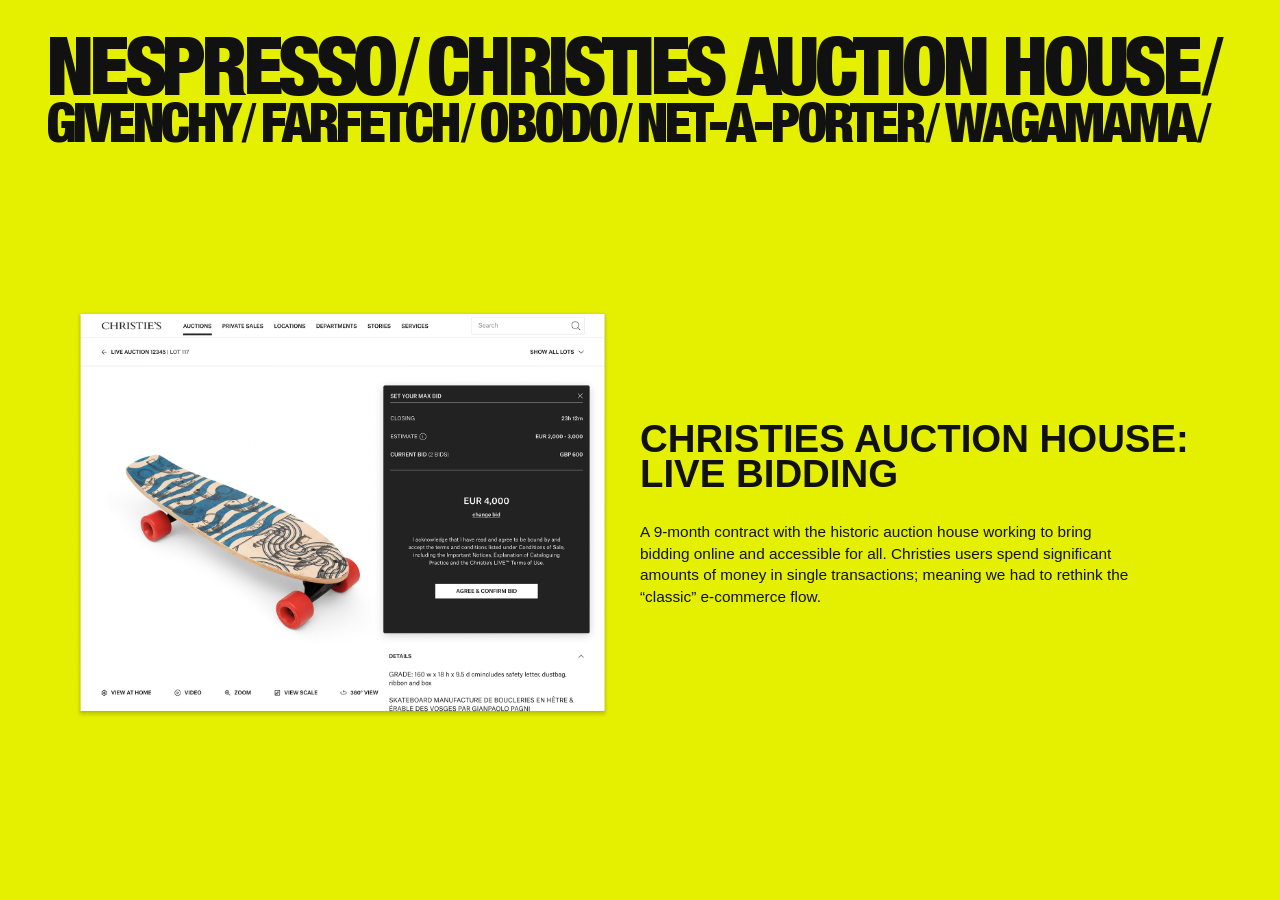
==== projects/pageone.html @ ee22c3aa "images loaded + title done + image and text visible, but not good at all" ====
<!DOCTYPE html>
<html lang="es">
<head>
  <meta charset="UTF-8">
  <meta name="viewport" content="width=device-width, initial-scale=1.0">

  <title>Portfolio Layout</title>

  <link rel="stylesheet" href="../css/style.css">
</head>
<body>

  <main class="page">

    <!-- TITLE -->
    <section class="hero">
      <section class="hero">

        <!-- ROW 1 -->
        <div class="hero-row hero-row-big">

          <a href="nespresso.html" class="hero-link-big">
            <span class="word">NESPRESSO</span><span class="slash">/</span>
          </a>

          <a href="christies.html" class="hero-link-big">
            <span class="word">CHRISTIES AUCTION HOUSE</span><span class="slash">/</span>
          </a>

        </div>

        <!-- ROW 2 -->
        <div class="hero-row hero-row-small">

          <a href="givenchy.html" class="hero-link-small">
            <span class="word">GIVENCHY</span><span class="slash">/</span>
          </a>
          <a href="farfetch.html" class="hero-link-small">
            <span class="word">FARFETCH</span><span class="slash">/</span>
          </a>
          <a href="obodo.html" class="hero-link-small">
            <span class="word">OBODO</span><span class="slash">/</span>
          </a>
          <a href="netaporter.html" class="hero-link-small">
            <span class="word">NET-A-PORTER</span><span class="slash">/</span>
          </a>
          <a href="wagamama.html" class="hero-link-small">
            <span class="word">WAGAMAMA</span><span class="slash">/</span>
          </a>
        </div>

      </section>
    </section>

    <!-- CONTENT -->
    <section class="project">

      <!-- LEFT -->
      <div class="project-image">
        <img src="../img/Christies-Hero-Web.png" alt="">
      </div>

      <!-- RIGHT -->
      <div class="project-info">
        <h2>CHRISTIES AUCTION HOUSE: LIVE BIDDING</h2>

        <p>
          A 9-month contract with the historic auction house
          working to bring bidding online and accessible for all.
          Christies users spend significant amounts of money in
          single transactions; meaning we had to rethink the
          “classic” e-commerce flow.
        </p>
      </div>

    </section>

  </main>

  <script src="../js/script.js"></script>
</body>
</html>
---- css/style.css ----
@font-face {
  font-family: 'HelveticaCondensed';
  src: url('../fonts/HelveticaNeue-CondensedBlack.ttf') format('truetype');
}

@font-face {
  font-family: 'HelveticaUltraLight';
  src: url('../fonts/HelveticaNeue-UltraLight.ttf') format('truetype');
}

body {
  font-family: Arial, sans-serif;
  background: #f4f4f4;
  margin: 0;
  padding: 20px;
}

h1 {
  color: #333;
}/* RESET */
* {
  margin: 0;
  padding: 0;
  box-sizing: border-box;
}

/* BODY */
body {
  font-family: Arial, Helvetica, sans-serif;
  background: #e5f000;
  color: #111;
}

/* CONTENEDOR GENERAL */
.page {
  width: 100%;
  padding: 1vw 2vw;
}


/* SECCION PRINCIPAL */
.project {
  display: flex;
  width: 100%;
  min-height: 70vh;
  align-items: center;
}

/* IMAGEN */
.project-image {
  display: flex;
  justify-content: center;
  align-items: center;
  width: 50%;
}

.project-image img {
  width: 90%;
  max-height: 70vh;
  object-fit: contain;
}

/* TEXTO */
.project-info {
  flex: 1;
  width: 50%;
}

.project-info h2 {
  font-size: 3vw;
  line-height: 0.9;
  margin-bottom: 30px;
  text-transform: uppercase;
}

.project-info p {
  font-size: 1.2vw;
  line-height: 1.4;
  max-width: 500px;
}


/* HERO */

.hero {
  width: 100%;
  margin-bottom: 6vh;
}

/* ROWS */
.hero-row {
  white-space: nowrap;
  line-height: 0.8;
  display: flex;
  width: 100%;
}


/* LINKS */

.hero-link-big:hover,
.hero-link-small:hover {
  opacity: 0;
}


.hero-link-big,
.hero-link-small {
  text-decoration: none;
  text-transform: uppercase;

  color: #111;

  line-height: 0.82;
}
.word {
  font-family: 'HelveticaCondensed', sans-serif;

  letter-spacing: -0.055em;
}

.slash {
  font-family: 'HelveticaUltraLight', sans-serif;

  margin-left: 0.05em;
  margin-right: 0.08em;
}
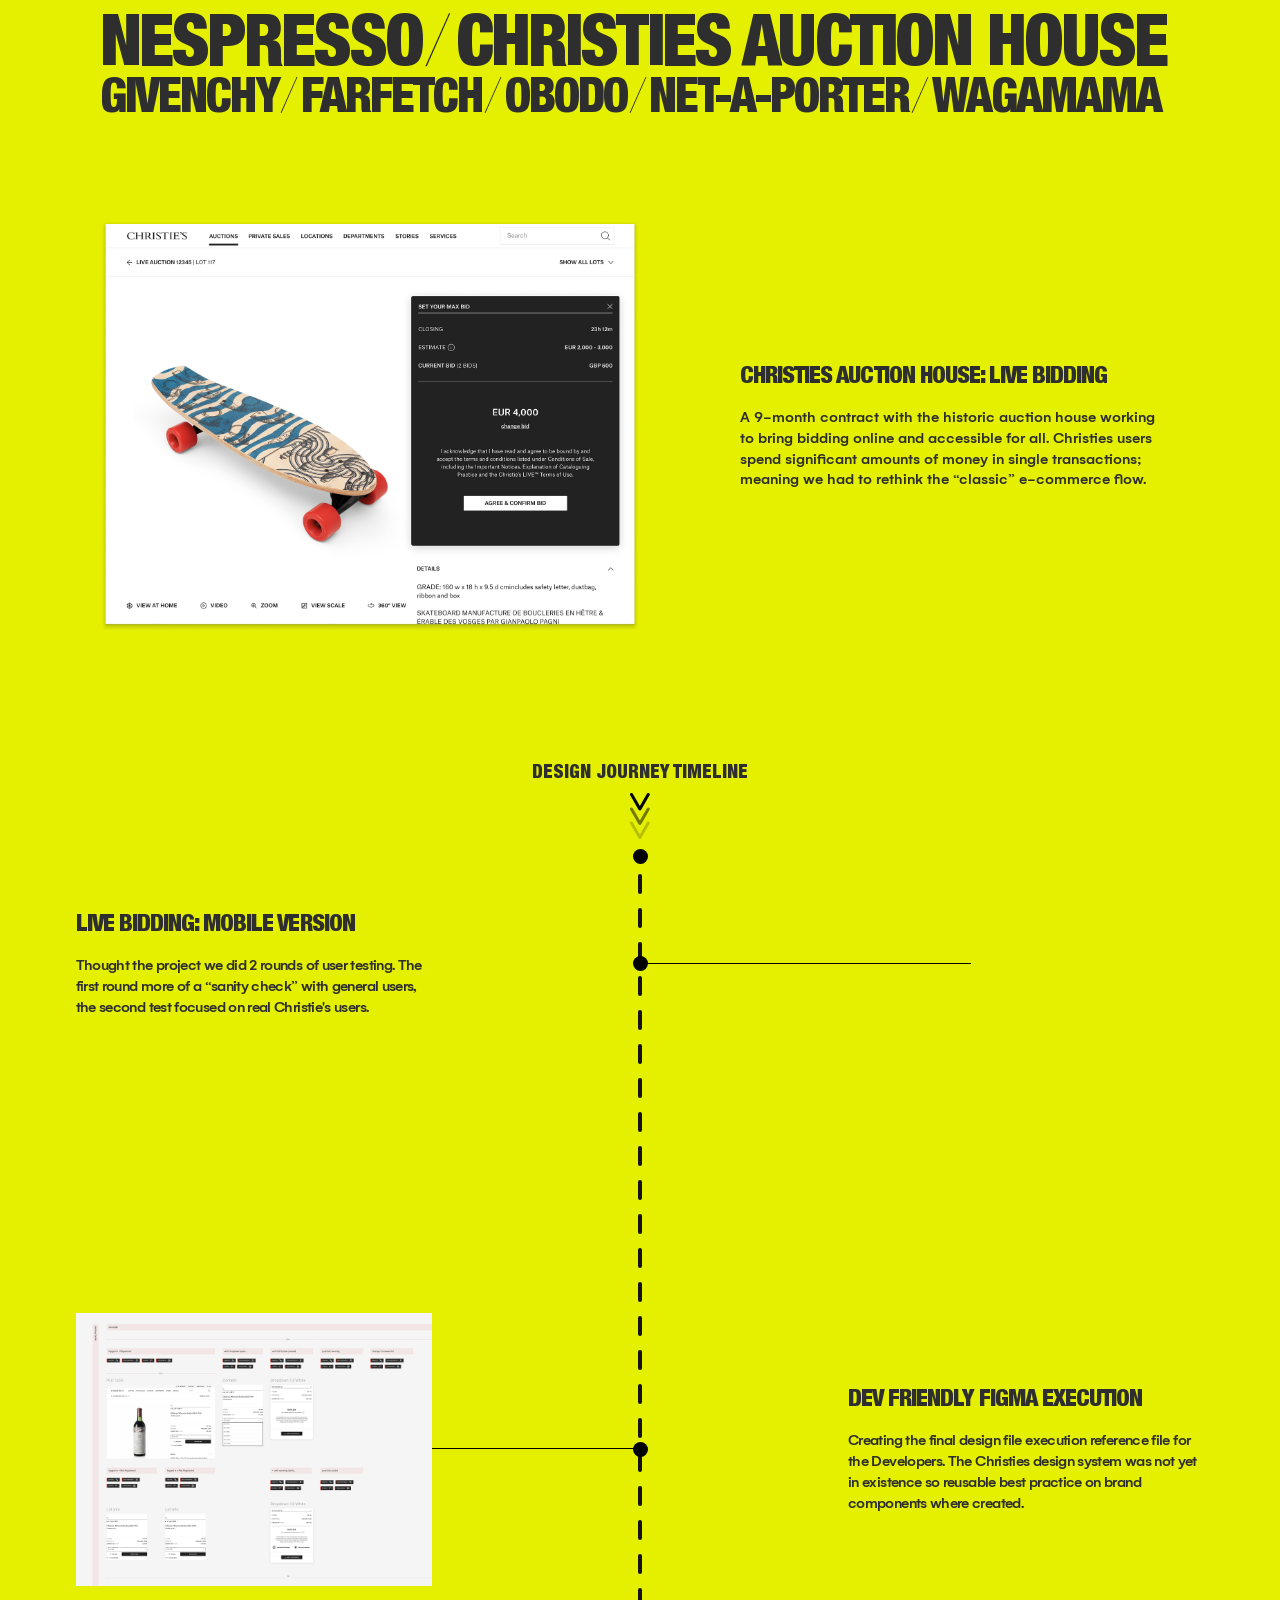
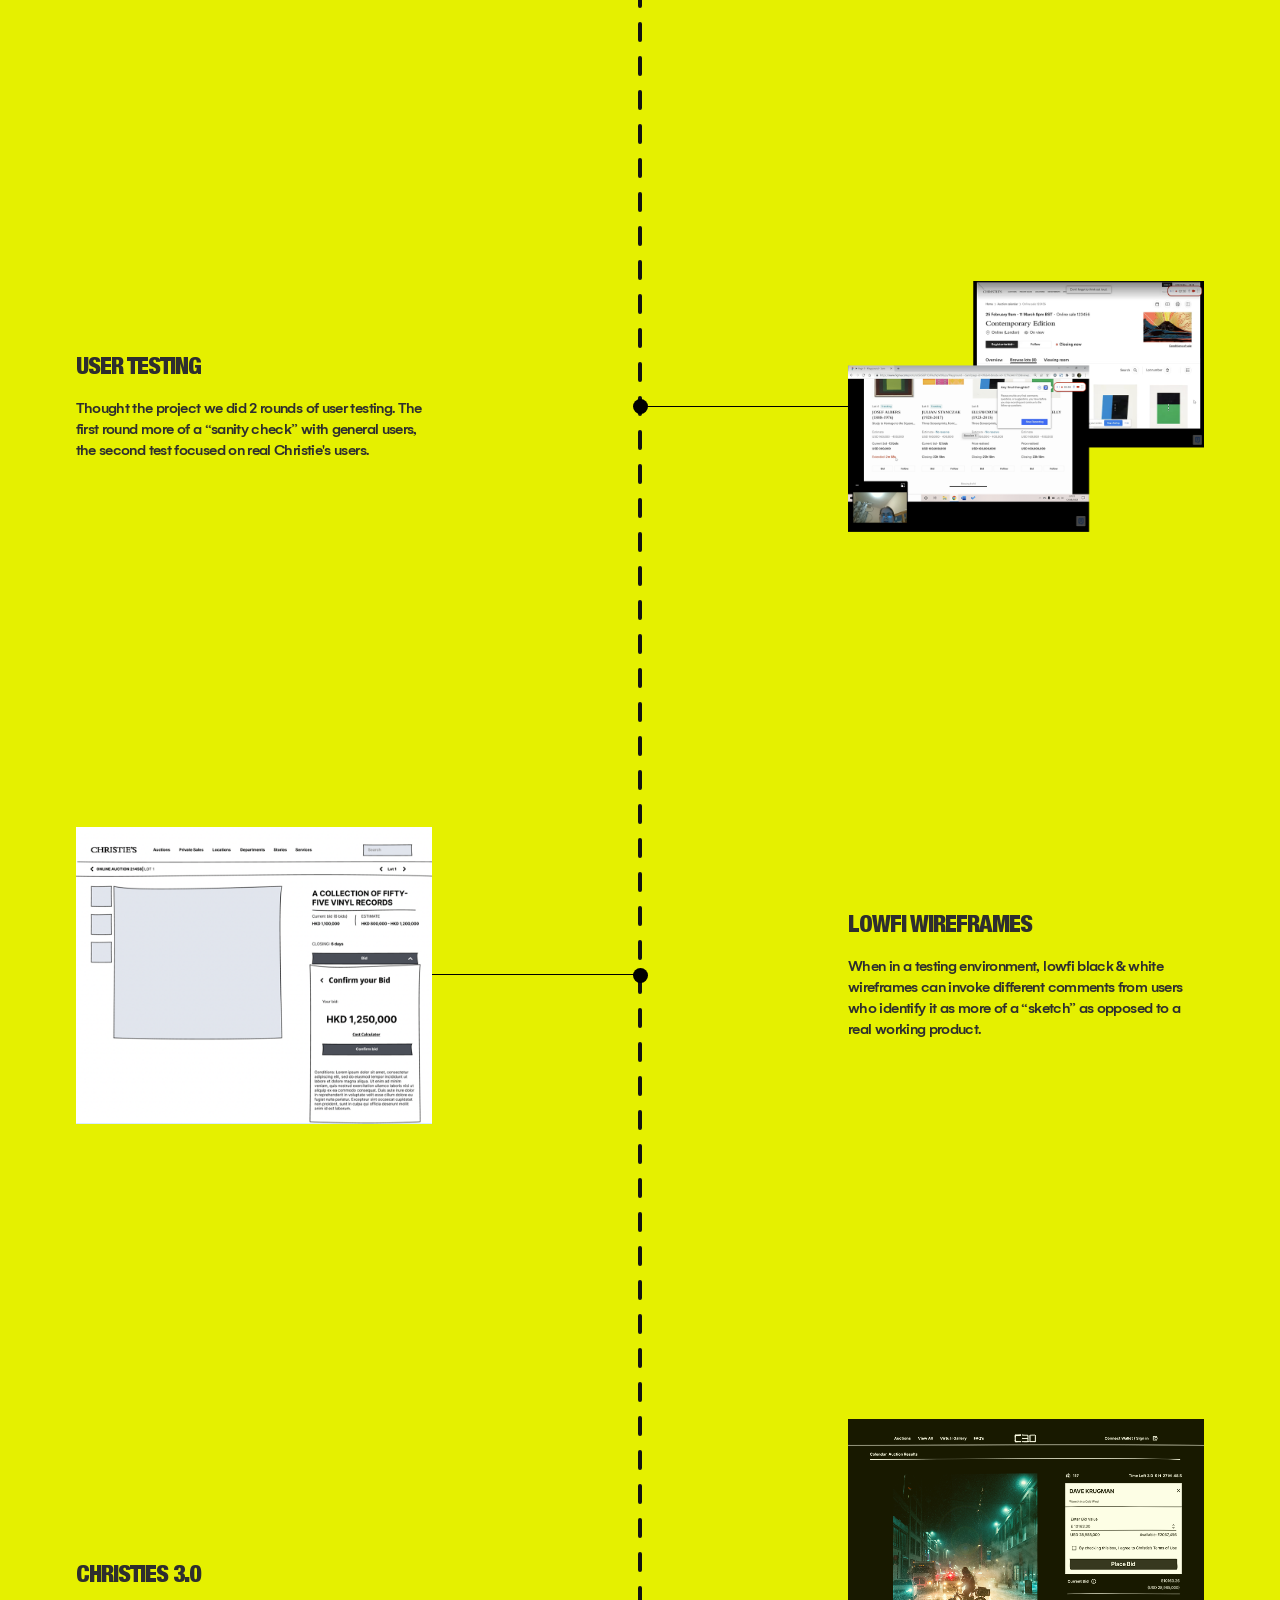
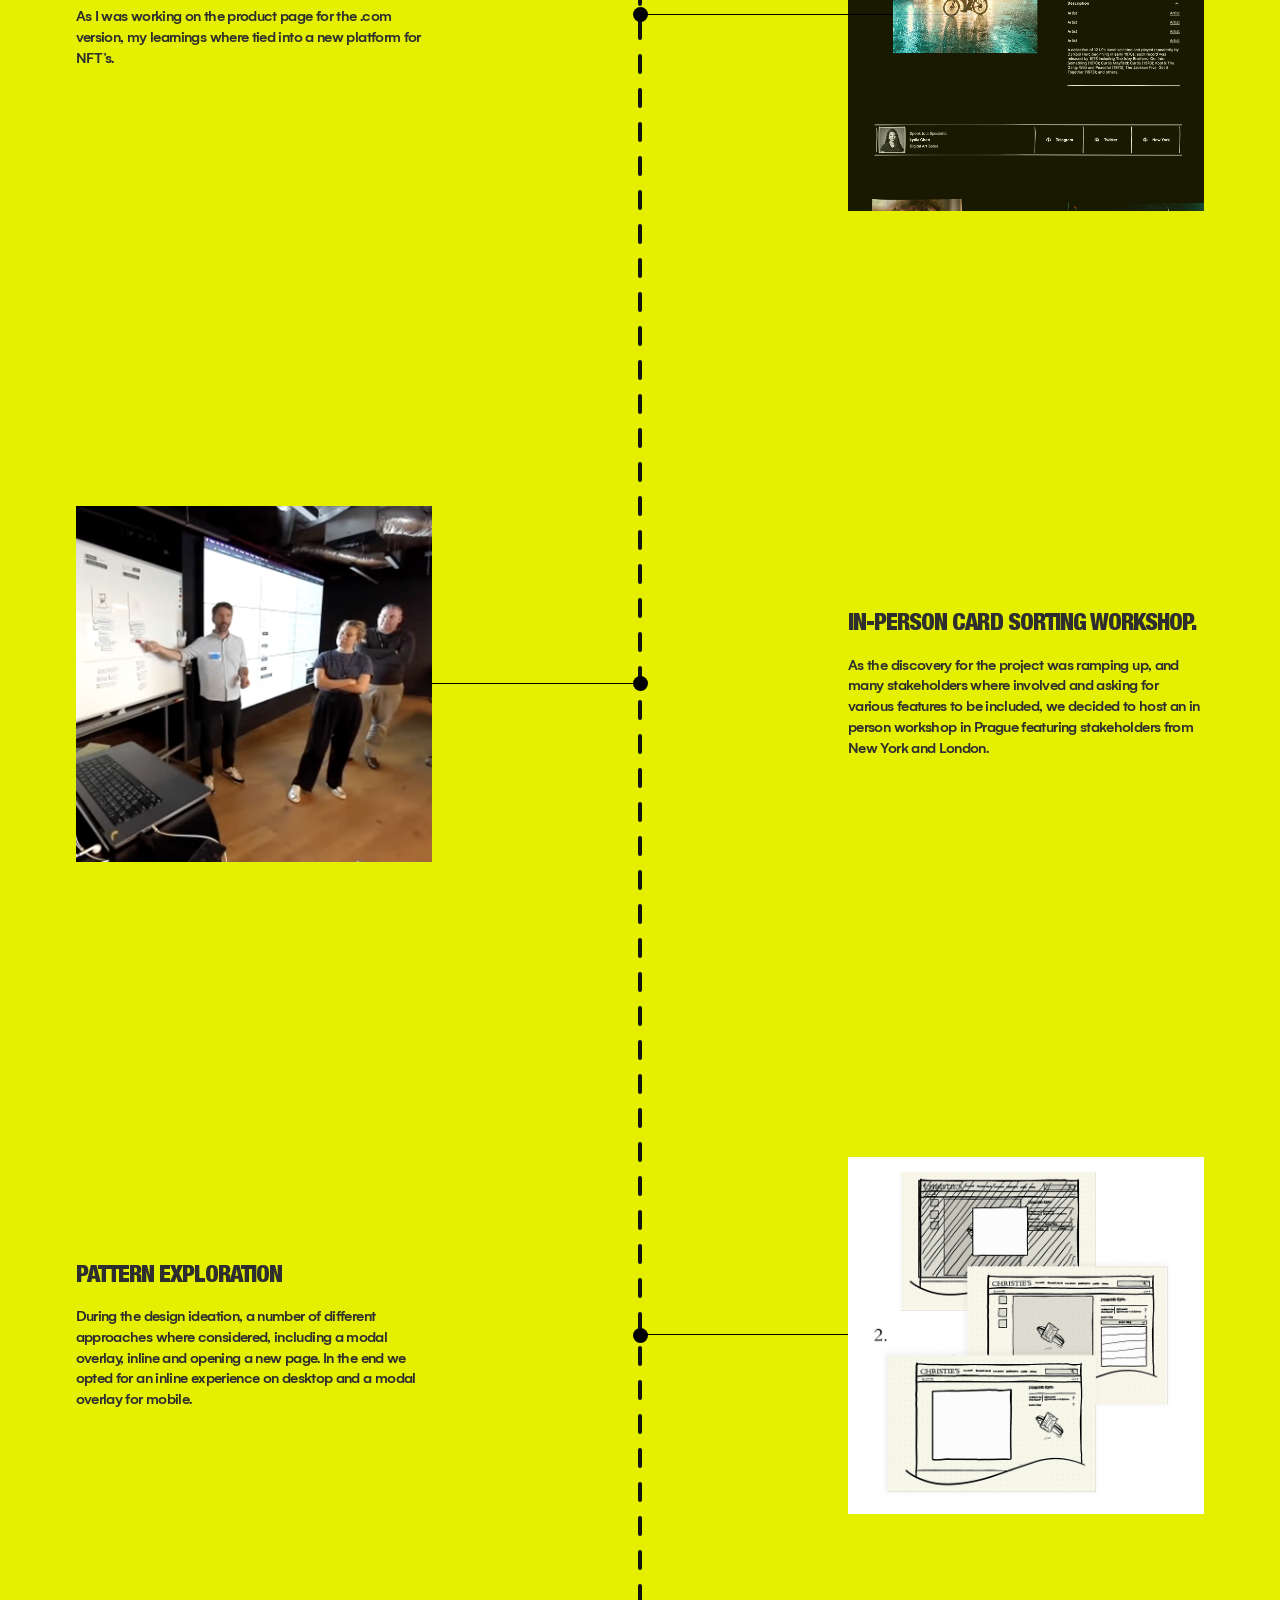
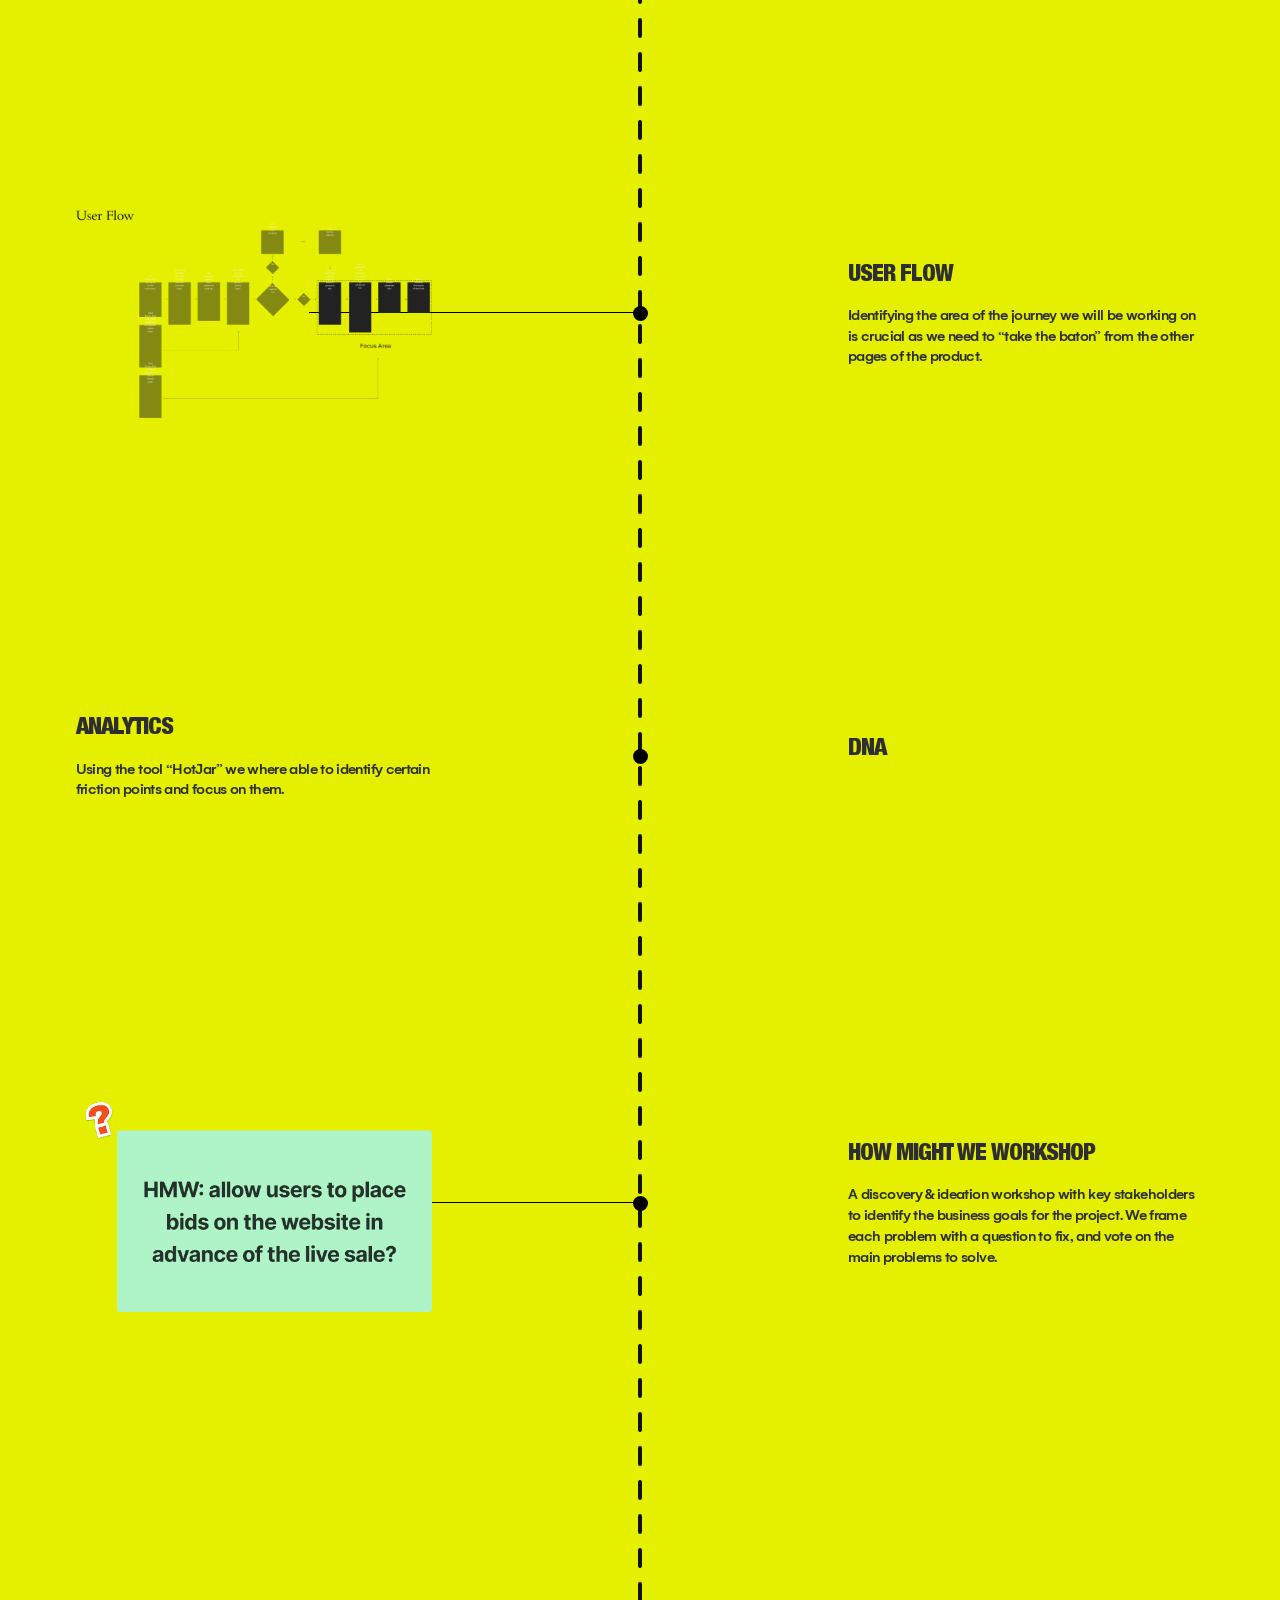
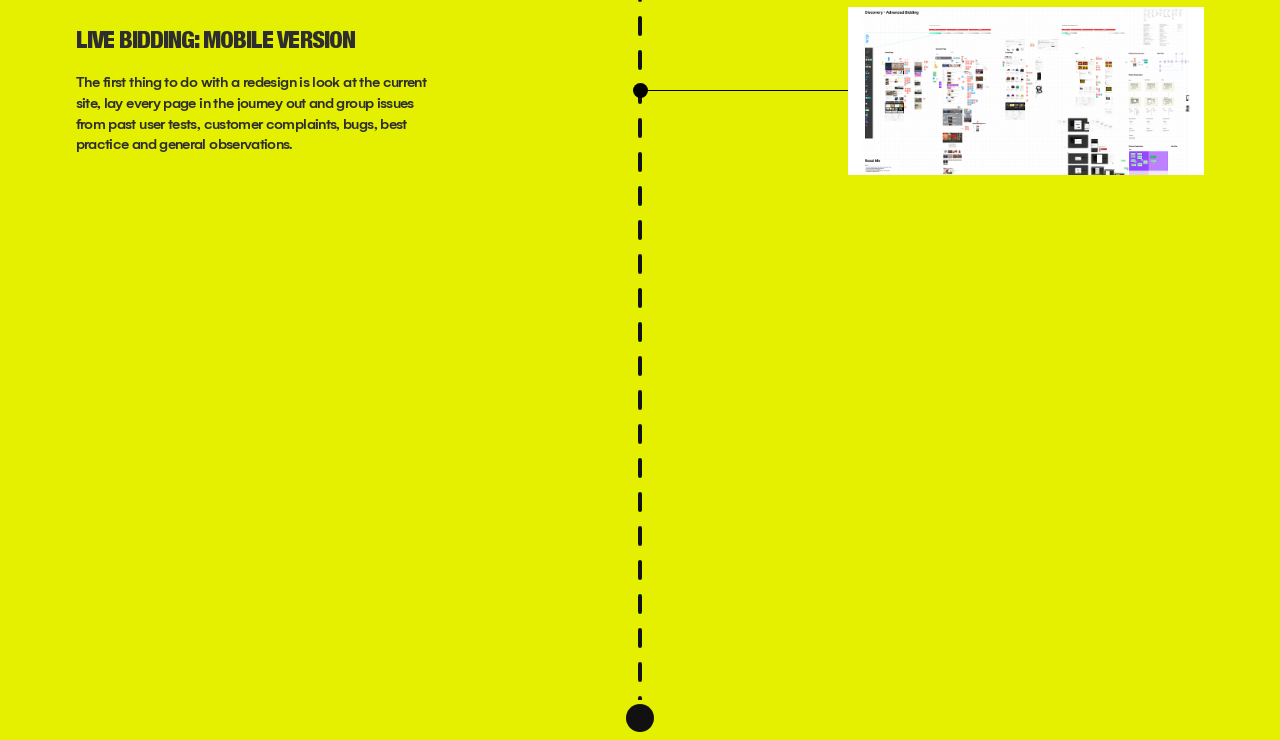
==== commit 2794d91b: "design joruney donde, in small size also" ====
--- a/projects/pageone.html
+++ b/projects/pageone.html
@@ -10,47 +10,87 @@
 </head>
 <body>
 
-  <main class="page">
+  <main class="mainpage">
 
     <!-- TITLE -->
-    <section class="hero">
-      <section class="hero">
-
-        <!-- ROW 1 -->
-        <div class="hero-row hero-row-big">
-
-          <a href="nespresso.html" class="hero-link-big">
-            <span class="word">NESPRESSO</span><span class="slash">/</span>
-          </a>
-
-          <a href="christies.html" class="hero-link-big">
-            <span class="word">CHRISTIES AUCTION HOUSE</span><span class="slash">/</span>
-          </a>
-
-        </div>
-
-        <!-- ROW 2 -->
-        <div class="hero-row hero-row-small">
-
-          <a href="givenchy.html" class="hero-link-small">
-            <span class="word">GIVENCHY</span><span class="slash">/</span>
-          </a>
-          <a href="farfetch.html" class="hero-link-small">
-            <span class="word">FARFETCH</span><span class="slash">/</span>
-          </a>
-          <a href="obodo.html" class="hero-link-small">
-            <span class="word">OBODO</span><span class="slash">/</span>
-          </a>
-          <a href="netaporter.html" class="hero-link-small">
-            <span class="word">NET-A-PORTER</span><span class="slash">/</span>
-          </a>
-          <a href="wagamama.html" class="hero-link-small">
-            <span class="word">WAGAMAMA</span><span class="slash">/</span>
-          </a>
-        </div>
-
-      </section>
+    <section class="hero hero-big">
+
+      <!-- ROW 1 -->
+      <div class="hero-row hero-row-big">
+
+        <a href="nespresso.html" class="hero-link-big">
+          <span class="titlefont">NESPRESSO</span><span class="titleslashfont">/</span>
+        </a>
+
+        <a href="christies.html" class="hero-link-big">
+          <span class="titlefont">CHRISTIES AUCTION HOUSE</span>
+        </a>
+
+      </div>
+
+      <!-- ROW 2 -->
+      <div class="hero-row hero-row-small">
+
+        <a href="givenchy.html" class="hero-link-small">
+          <span class="titlefont">GIVENCHY</span><span class="titleslashfont">/</span>
+        </a>
+        <a href="farfetch.html" class="hero-link-small">
+          <span class="titlefont">FARFETCH</span><span class="titleslashfont">/</span>
+        </a>
+        <a href="obodo.html" class="hero-link-small">
+          <span class="titlefont">OBODO</span><span class="titleslashfont">/</span>
+        </a>
+        <a href="netaporter.html" class="hero-link-small">
+          <span class="titlefont">NET-A-PORTER</span><span class="titleslashfont">/</span>
+        </a>
+        <a href="wagamama.html" class="hero-link-small">
+          <span class="titlefont">WAGAMAMA</span>
+        </a>
+      </div>
+
     </section>
+
+    <section class="hero hero-small">
+
+      <!-- ROW 1 -->
+      <div class="hero-row hero-row-big">
+
+        <a href="nespresso.html" class="hero-link-big">
+          <span class="titlefont">NESPRESSO</span><span class="titleslashfont">/</span>
+        </a>
+
+        <a href="farfetch.html" class="hero-link-big">
+          <span class="titlefont">FARFETCH</span>
+        </a>
+
+      </div>
+
+      <!-- ROW 2 -->
+      <div class="hero-row hero-row-big">
+
+        <a href="nespresso.html" class="hero-link-big">
+          <span class="titlefont">M&S BANK</span><span class="titleslashfont">/</span>
+        </a>
+
+        <a href="farfetch.html" class="hero-link-big">
+          <span class="titlefont">WAGAMAMA</span>
+        </a>
+
+      </div>
+
+      <!-- ROW 3 -->
+      <div class="hero-row hero-row-big">
+
+        <a href="nespresso.html" class="hero-link-big">
+          <span class="titlefont">CHRISTIES AUCTION HOUSE</span>
+        </a>
+
+      </div>
+
+    </section>
+
+
+
 
     <!-- CONTENT -->
     <section class="project">
@@ -62,9 +102,10 @@
 
       <!-- RIGHT -->
       <div class="project-info">
-        <h2>CHRISTIES AUCTION HOUSE: LIVE BIDDING</h2>
-
-        <p>
+        <h2> <span class="titlefont">CHRISTIES AUCTION HOUSE: LIVE BIDDING</span></h2>
+
+        <p class="contenttextfont">
+          
           A 9-month contract with the historic auction house
           working to bring bidding online and accessible for all.
           Christies users spend significant amounts of money in
@@ -77,6 +118,363 @@
 
   </main>
 
+
+  <section class="timeline">
+
+
+    <!-- HEADER TIMELINE -->
+    <div class="timeline-header">
+
+      <h3>DESIGN JOURNEY TIMELINE</h3>
+
+      <svg width="20" height="46" viewBox="0 0 20 46" fill="none" xmlns="http://www.w3.org/2000/svg">
+        <path opacity="0.2" d="M1.5 29.9824L9.8697 44.4785L18.239 29.9824" stroke="black" stroke-width="3" stroke-linecap="round" stroke-linejoin="round"/>
+        <path opacity="0.5" d="M1.5 15.998L9.8697 30.4941L18.239 15.998" stroke="black" stroke-width="3" stroke-linecap="round" stroke-linejoin="round"/>
+        <path d="M1.5 1.5L9.8697 15.996L18.239 1.5" stroke="black" stroke-width="3" stroke-linecap="round" stroke-linejoin="round"/>
+      </svg>
+
+
+      <!-- DOT -->
+      <div class="timeline-start-dot"></div>
+
+    </div>
+
+    <!-- ITEM -->
+    <div class="timeline-item">
+
+      <!-- LEFT -->
+      <div class="timeline-content left">
+
+        <h3 class="titlefont">LIVE BIDDING: MOBILE VERSION</h3>
+
+        <p class="contenttextfont">
+          Thought the project we did 2 rounds of user testing. The first round more of a “sanity check” with general users, the second test focused on real Christie's users.
+        </p>
+
+      </div>
+
+      <!-- CENTER -->
+      <div class="timeline-center">
+        <span class="timeline-dot"></span>
+      </div>
+
+      <!-- RIGHT -->
+      <div class="timeline-content right img-block">
+
+        <img src="../img/christies-mobile.png" alt="">
+
+      </div>
+
+    </div>
+
+
+
+
+
+    <!-- ITEM -->
+    <div class="timeline-item reverse">
+
+      <!-- LEFT -->
+      <div class="timeline-content left img-block">
+
+        <img src="../img/Christies-dev-spec.png" alt="">
+
+      </div>
+
+      <!-- CENTER -->
+      <div class="timeline-center">
+        <span class="timeline-dot"></span>
+      </div>
+
+      <!-- RIGHT -->
+      <div class="timeline-content right">
+
+        <h3 class="titlefont">dev friendly figma execution</h3>
+
+        <p class="contenttextfont">
+          Creating the final design file execution reference file for the Developers. The Christies design system was not yet in existence so reusable best practice on brand components where created.
+        </p>
+
+      </div>
+
+    </div>
+
+
+    <!-- ITEM -->
+    <div class="timeline-item">
+
+      <!-- LEFT -->
+      <div class="timeline-content left">
+
+        <h3 class="titlefont">User Testing</h3>
+
+        <p class="contenttextfont">
+          Thought the project we did 2 rounds of user testing. The first round more of a “sanity check” with general users, the second test focused on real Christie's users.
+        </p>
+
+      </div>
+
+      <!-- CENTER -->
+      <div class="timeline-center">
+        <span class="timeline-dot"></span>
+      </div>
+
+      <!-- RIGHT -->
+      <div class="timeline-content right img-block">
+
+        <img src="../img/Christies-user-testing.png" alt="">
+
+      </div>
+
+    </div>
+
+
+
+
+
+    <!-- ITEM -->
+    <div class="timeline-item reverse">
+
+      <!-- LEFT -->
+      <div class="timeline-content left img-block">
+
+        <img src="../img/Christies-wireframe.png" alt="">
+
+      </div>
+
+      <!-- CENTER -->
+      <div class="timeline-center">
+        <span class="timeline-dot"></span>
+      </div>
+
+      <!-- RIGHT -->
+      <div class="timeline-content right">
+
+        <h3 class="titlefont">Lowfi wireframes</h3>
+
+        <p class="contenttextfont">
+          When in a testing environment, lowfi black & white wireframes can invoke different comments from users who identify it as more of a “sketch” as opposed to a real working product.
+        </p>
+
+      </div>
+
+    </div>
+
+
+    <!-- ITEM -->
+    <div class="timeline-item">
+
+      <!-- LEFT -->
+      <div class="timeline-content left">
+
+        <h3 class="titlefont">Christies 3.0</h3>
+
+        <p class="contenttextfont">
+          As I was working on the product page for the .com version, my learnings where tied into a new platform for NFT’s.        
+        </p>
+
+      </div>
+
+      <!-- CENTER -->
+      <div class="timeline-center">
+        <span class="timeline-dot"></span>
+      </div>
+
+      <!-- RIGHT -->
+      <div class="timeline-content right img-block">
+
+        <img src="../img/Christies-30.png" alt="">
+
+      </div>
+
+    </div>
+
+
+
+
+
+    <!-- ITEM -->
+    <div class="timeline-item reverse">
+
+      <!-- LEFT -->
+      <div class="timeline-content left img-block">
+
+        <img src="../img/Christies-workshop.png" alt="">
+
+      </div>
+
+      <!-- CENTER -->
+      <div class="timeline-center">
+        <span class="timeline-dot"></span>
+      </div>
+
+      <!-- RIGHT -->
+      <div class="timeline-content right">
+
+        <h3 class="titlefont">In-person card sorting workshop.</h3>
+
+        <p class="contenttextfont">
+          As the discovery for the project was ramping up, and many stakeholders where involved and asking for various features to be included, we decided to host an in person workshop in Prague featuring stakeholders from New York and London.
+        </p>
+
+      </div>
+
+    </div>
+
+
+    <!-- ITEM -->
+    <div class="timeline-item">
+
+      <!-- LEFT -->
+      <div class="timeline-content left">
+
+        <h3 class="titlefont">Pattern exploration</h3>
+
+        <p class="contenttextfont">
+          During the design ideation, a number of different approaches where considered, including a modal overlay, inline and opening a new page. In the end we opted for an inline experience on desktop and a modal overlay for mobile.
+        </p>
+
+      </div>
+
+      <!-- CENTER -->
+      <div class="timeline-center">
+        <span class="timeline-dot"></span>
+      </div>
+
+      <!-- RIGHT -->
+      <div class="timeline-content right img-block">
+
+        <img src="../img/Christies-mockup.png" alt="">
+
+      </div>
+
+    </div>
+
+
+
+
+
+    <!-- ITEM -->
+    <div class="timeline-item reverse">
+
+      <!-- LEFT -->
+      <div class="timeline-content left img-block">
+
+        <img src="../img/Christies-user-flow.png" alt="">
+
+      </div>
+
+      <!-- CENTER -->
+      <div class="timeline-center">
+        <span class="timeline-dot"></span>
+      </div>
+
+      <!-- RIGHT -->
+      <div class="timeline-content right">
+
+        <h3 class="titlefont">User Flow</h3>
+
+        <p class="contenttextfont">
+          Identifying the area of the journey we will be working on is crucial as we need to “take the baton” from the other pages of the product.
+        </p>
+
+      </div>
+
+    </div>
+
+
+    <!-- ITEM -->
+    <div class="timeline-item">
+
+      <!-- LEFT -->
+      <div class="timeline-content left">
+
+        <h3 class="titlefont">ANALYTICS</h3>
+
+        <p class="contenttextfont">
+          Using the tool “HotJar” we where able to identify certain friction points and focus on them.
+        </p>
+
+      </div>
+
+      <!-- CENTER -->
+      <div class="timeline-center">
+        <span class="timeline-dot"></span>
+      </div>
+
+      <!-- RIGHT -->
+      <div class="timeline-content right">
+
+        <h3 class="titlefont">DNA</h3>
+
+      </div>
+
+    </div>
+
+
+
+
+
+    <!-- ITEM -->
+    <div class="timeline-item reverse">
+
+      <!-- LEFT -->
+      <div class="timeline-content left img-block">
+
+        <img src="../img/Christies-HMW.png" alt="">
+
+      </div>
+
+      <!-- CENTER -->
+      <div class="timeline-center">
+        <span class="timeline-dot"></span>
+      </div>
+
+      <!-- RIGHT -->
+      <div class="timeline-content right">
+
+        <h3 class="titlefont">How might we Workshop</h3>
+
+        <p class="contenttextfont">
+          A discovery & ideation workshop with key stakeholders to identify the business goals for the project. We frame each problem with a question to fix, and vote on the main problems to solve.
+        </p>
+
+      </div>
+
+    </div>
+
+
+
+    <!-- ITEM -->
+    <div class="timeline-item">
+
+      <!-- LEFT -->
+      <div class="timeline-content left">
+
+        <h3 class="titlefont">LIVE BIDDING: MOBILE VERSION</h3>
+
+        <p class="contenttextfont">
+          The first thing to do with a redesign is look at the current site, lay every page in the journey out and group issues from past user tests, customer complaints, bugs, best practice and general observations.
+        </p>
+
+      </div>
+
+      <!-- CENTER -->
+      <div class="timeline-center">
+        <span class="timeline-dot"></span>
+      </div>
+
+      <!-- RIGHT -->
+      <div class="timeline-content right img-block">
+
+        <img src="../img/Christies-Wall.png" alt="">
+
+      </div>
+
+    </div>
+
+  </section>
+
   <script src="../js/script.js"></script>
 </body>
 </html>
--- a/css/style.css
+++ b/css/style.css
@@ -5,18 +5,25 @@
 
 @font-face {
   font-family: 'HelveticaUltraLight';
-  src: url('../fonts/HelveticaNeue-UltraLight.ttf') format('truetype');
+  src: url('../fonts/helvetica-neue-ultra-light.ttf') format('truetype');
+}
+
+@font-face {
+  font-family: 'GelionMedium';
+  src: url('../fonts/Gelion Medium.ttf') format('truetype');
 }
 
 body {
-  font-family: Arial, sans-serif;
-  background: #f4f4f4;
   margin: 0;
-  padding: 20px;
+  padding: 0;
+  font-family: Arial, Helvetica, sans-serif;
+  background: #e5f000;
+  color: #2E2E2E;
 }
 
 h1 {
-  color: #333;
+  
+  color: #2E2E2E;
 }/* RESET */
 * {
   margin: 0;
@@ -24,26 +31,36 @@
   box-sizing: border-box;
 }
 
-/* BODY */
-body {
-  font-family: Arial, Helvetica, sans-serif;
-  background: #e5f000;
-  color: #111;
-}
 
 /* CONTENEDOR GENERAL */
-.page {
-  width: 100%;
-  padding: 1vw 2vw;
-}
+.mainpage {
+  width: auto;
+  max-width: 1100px;
+  margin: 0 auto;
+  min-height: 70vh;
+  /* padding: 1vw 2vw; */
+  display: flex;
+  flex-direction: column;
+  margin-top: 10px;
+  gap: 100px; /* espacio fijo entre título y contenido */
+  padding-left: 10px;
+  padding-right: 10px;
+}
+
 
 
 /* SECCION PRINCIPAL */
 .project {
+  position: relative;
   display: flex;
   width: 100%;
-  min-height: 70vh;
+  max-width: 1200px;
+  margin: 0 auto;
+  min-height: auto;
+  justify-content: center;
   align-items: center;
+  gap: 100px;
+  padding: 0;
 }
 
 /* IMAGEN */
@@ -55,7 +72,7 @@
 }
 
 .project-image img {
-  width: 90%;
+  width: 100%;
   max-height: 70vh;
   object-fit: contain;
 }
@@ -63,20 +80,28 @@
 /* TEXTO */
 .project-info {
   flex: 1;
-  width: 50%;
+  width: auto;
+  display: flex;
+  flex-direction: column;
+  justify-content: center;
+  align-items: flex-start;
+  text-align: left;
 }
 
 .project-info h2 {
-  font-size: 3vw;
-  line-height: 0.9;
-  margin-bottom: 30px;
+  font-size: 24px;
+  line-height: 1.05;
+  margin-bottom: 20px;
   text-transform: uppercase;
 }
 
 .project-info p {
-  font-size: 1.2vw;
-  line-height: 1.4;
+  font-size: 16px;
+  line-height: 1.3;
   max-width: 500px;
+  white-space: normal;
+  word-wrap: break-word;
+  margin-right: 25px;
 }
 
 
@@ -84,7 +109,14 @@
 
 .hero {
   width: 100%;
-  margin-bottom: 6vh;
+}
+
+.hero-big{
+  display: block;
+}
+
+.hero-small{
+  display: none;
 }
 
 /* ROWS */
@@ -109,19 +141,557 @@
   text-decoration: none;
   text-transform: uppercase;
 
-  color: #111;
+  color: #2E2E2E;
 
   line-height: 0.82;
 }
-.word {
+.titlefont {
   font-family: 'HelveticaCondensed', sans-serif;
 
-  letter-spacing: -0.055em;
-}
-
-.slash {
+  letter-spacing: -0.04em;
+}
+
+.titleslashfont {
   font-family: 'HelveticaUltraLight', sans-serif;
 
   margin-left: 0.05em;
   margin-right: 0.08em;
+}
+
+.contenttextfont {
+  font-family: 'GelionMedium', sans-serif;
+}
+
+
+
+
+
+
+
+
+
+
+
+
+.timeline {
+  position: relative;
+
+  width: 100%;
+  max-width: 1200px;
+
+  margin: 0 auto;
+
+  padding: 30vh 2vw;
+
+  overflow: hidden;
+
+  z-index: 1;
+
+}
+  
+
+.timeline::before {
+
+  content: "";
+
+  position: absolute;
+
+  top: 200px;
+  bottom: 40px;
+
+  left: 50%;
+
+  transform: translateX(-50%);
+
+  width: 4px;
+
+  background-image: url("data:image/svg+xml,%3Csvg xmlns='http://www.w3.org/2000/svg' width='4' height='34' viewBox='0 0 4 34'%3E%3Crect x='0' y='0' width='4' height='20' rx='2' fill='%23111'/%3E%3C/svg%3E");
+
+  background-repeat: repeat-y;
+
+  background-size: 4px 34px;
+
+  z-index: 0;
+}
+
+/* Punto final: dibuja un círculo al final de la línea vertical */
+.timeline::after {
+  content: "";
+  position: absolute;
+  left: 50%;
+  transform: translateX(-50%);
+  bottom: 8px; /* distancia desde la base del contenedor */
+  width: 28px;
+  height: 28px;
+  background: #111;
+  border-radius: 50%;
+  z-index: 5; /* por encima de la línea */
+}
+
+.timeline-item {
+
+  position: relative;
+
+  display: grid;
+
+  grid-template-columns: 1fr 120px 1fr;
+
+  align-items: center;
+
+  margin-bottom: 295px;
+
+  max-height: 570px;
+}
+
+.timeline-center {
+
+  position: relative;
+
+  display: flex;
+
+  justify-content: center;
+}
+
+.timeline-dot {
+
+  width: 15px;
+  height: 15px;
+
+  background: black;
+
+  border-radius: 50%;
+
+  position: relative;
+
+  z-index: 5;
+}
+
+.timeline-content {
+
+  position: relative;
+
+  font-family: 'HelveticaCondensed', sans-serif;
+  letter-spacing: -0.04em;
+
+  align-items: center;
+}
+
+.timeline-content h3{
+
+  font-size: 24px;
+  line-height: 1.05;
+  margin-bottom: 20px;
+  text-transform: uppercase;
+}
+
+.timeline-content p{
+
+  font-size: 16px;
+  line-height: 1.3;
+  max-width: 500px;
+  white-space: normal;
+  word-wrap: break-word;
+}
+
+
+.timeline-content.left {
+
+  padding-right: min(148px, 30%);
+  padding-left: 10px;
+}
+
+.timeline-content.right {
+
+  padding-left: min(148px, 30%);
+  padding-right: 10px;
+}
+
+.timeline-content.left.img-block::after {
+
+  content: "";
+
+  position: absolute;
+
+  top: calc(50% - 1px);
+
+  right: -60px;
+
+  width:  min(
+      calc(148px + ((100% - 148px) / 2)),
+      80%
+    );
+  height: 1px;
+
+  background: black;
+}
+
+.timeline-content.right.img-block::before {
+
+  content: "";
+
+  position: absolute;
+
+  top: calc(50% - 1px);
+
+  left: -60px;
+
+  width:  min(
+      calc(148px + ((100% - 148px) / 2)),
+      80%
+    );
+  height: 1px;
+
+  background: black;
+}
+
+.timeline-content img {
+
+  width: 100%;
+
+  max-width: 420px;
+
+  max-height: 570px;
+
+  height: auto;
+
+  object-fit: contain;
+
+  display: block;
+
+  position: relative;
+
+  z-index: 5;
+}
+
+.timeline-header {
+  position: absolute;
+  left: 50%;
+  transform: translateX(-50%);
+  top: 120px;
+  width: auto;
+  margin: 0;
+  padding: 0 12px;
+  display: flex;
+  flex-direction: column;
+  align-items: center;
+  z-index: 10;
+  background: #e5f000;
+  margin-bottom: auto;
+}
+
+.timeline-header h3 {
+  font-family: 'HelveticaCondensed', sans-serif;
+  font-size: 24;
+  text-transform: uppercase;
+  margin: 0 0 10px 0;
+  white-space: nowrap;
+
+  z-index: 10;
+
+  background: #e5f000;
+}
+
+.timeline-header h3 {
+
+  font-family: 'HelveticaCondensed', sans-serif;
+
+  font-size: 24;
+
+  text-transform: uppercase;
+
+  margin-bottom: 10px;
+}
+
+
+.timeline-start-dot {
+
+  width: 15px;
+  height: 15px;
+
+  background: black;
+
+  border-radius: 50%;
+
+  margin-top: 10px;
+
+  position: relative;
+
+  z-index: 20;
+}
+
+.timeline-item.reverse {
+
+  grid-template-columns: 1fr 120px 1fr;
+}
+
+.timeline-item.reverse .left {
+
+  order: 1;
+}
+
+.timeline-item.reverse .right {
+
+  order: 3;
+}
+
+.timeline-item.reverse .timeline-center {
+
+  order: 2;
+}
+
+
+
+
+
+
+
+
+
+/* ALWAYS THE LAST THING THIS */
+@media (max-width: 700px) {
+
+
+  .mainpage {
+    width: auto;
+    gap: 50px;
+  }
+
+
+  .hero {
+
+    margin-left: 10px;
+    margin-right: 10px;
+    width: auto;
+
+  }
+
+  .hero-big {
+
+    display: none;
+  }
+
+  .hero-small {
+
+    display: flex;
+
+    flex-direction: column;
+
+    align-items: center;
+
+  }
+
+  .project {
+
+    flex-direction: column;
+
+    align-items: center;
+
+    gap: 48px;
+
+    padding-right: 0;
+  
+    margin-left: 30px;
+    margin-right: 30px;
+
+    width: auto;
+  }
+
+
+  .project-image {
+
+    width: 100%;
+
+    display: flex;
+
+    justify-content: center;
+  }
+
+  .project-image img {
+
+    width: 100%;
+
+    max-width: 500px;
+
+    height: auto;
+  }
+
+  .project-info {
+
+    width: 100%;
+
+    margin-left: 10px;
+  }
+
+
+  .project-info p {
+
+    max-width: 90%;
+  }
+
+
+
+
+
+
+  .timeline-item {
+
+    display: flex;
+
+    flex-direction: column;
+
+    align-items: center;
+
+    max-height: none;
+
+    gap: 32px;
+
+    margin-bottom: 120px;
+
+    padding-bottom: 30px;
+
+    background-color: #e5f000;
+
+    margin-left: 10px;
+    margin-right: 10px;
+
+  }
+
+  .timeline-item:first-of-type {
+    margin-top: 160px;
+  }
+
+
+  .timeline {
+
+    padding-top: 50vh;
+    padding-bottom: 2vh;
+  }
+
+
+  .timeline::before {
+
+    left: 50%;
+
+    top: 60px;
+    transform: translateX(-50%);
+  }
+
+
+  .timeline-center {
+
+    order: 1;
+  }
+
+
+  .timeline-content img {
+
+    width: 100%;
+
+    max-width: 100%;
+
+    height: auto;
+
+    margin-left: auto;
+    margin-right: auto;
+
+  }
+
+
+  .timeline-content {
+
+    width: 100%;
+
+    text-align: left;
+
+    padding: 0;
+
+    background-color: #e5f000;
+
+  }
+
+
+  .timeline-content.left {
+
+    padding-right: 10px;
+    padding-left: 10px;
+  }
+
+  .timeline-content.right {
+
+    padding-left: 10px;
+    padding-right: 10px;
+  }
+
+
+  .timeline-content::before,
+  .timeline-content::after {
+
+    display: none;
+  }
+
+
+
+  .timeline-item.reverse .left,
+  .timeline-item.reverse .right,
+  .timeline-item.reverse .timeline-center {
+
+    grid-column: auto;
+  }
+
+  .timeline-item.reverse .timeline-center {
+    order: 1;
+  }
+
+  .timeline-item.reverse .left.img-block,
+  .timeline-item.reverse .right.img-block {
+    order: 2;
+  }
+
+  .timeline-item.reverse .left:not(.img-block),
+  .timeline-item.reverse .right:not(.img-block) {
+    order: 3;
+  }
+
+  .timeline-content.img-block {
+    order: 2;
+    display: flex;
+    justify-content: center;
+    width: 100%;
+  }
+
+  .timeline-content:not(.img-block) {
+    order: 3;
+  }
+
+  .timeline-dot {
+
+    margin-top: -8px;
+  }
+
+
+  .timeline-header h3 {
+
+    font-size: 22px;
+  }
+
+  .timeline-header {
+
+
+    position: absolute;
+    left: 50%;
+    transform: translateX(-50%);
+    top: 50px;
+    width: auto;
+    margin: 0;
+    padding: 0 12px;
+    display: flex;
+    flex-direction: column;
+    align-items: center;
+    z-index: 10;
+    background: #e5f000;
+    margin-bottom: auto;
+
+  }
+
+
 }
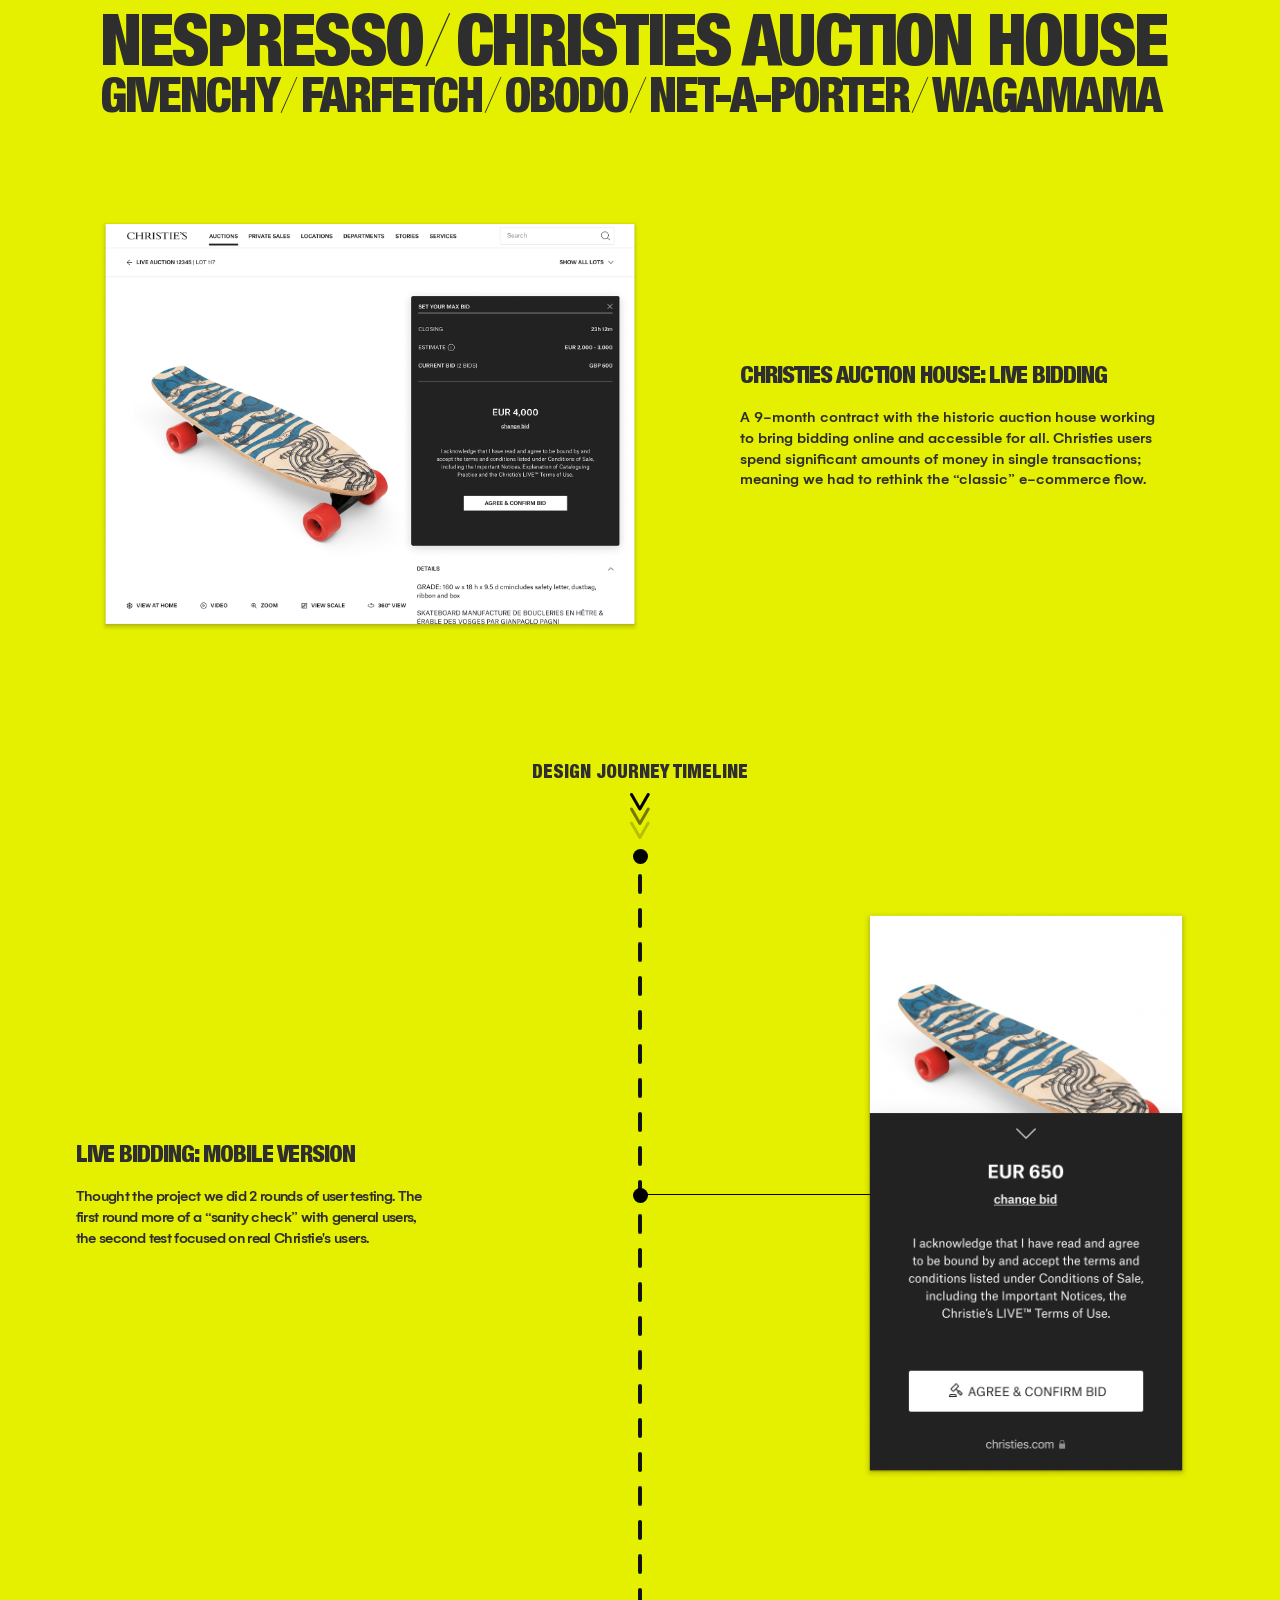
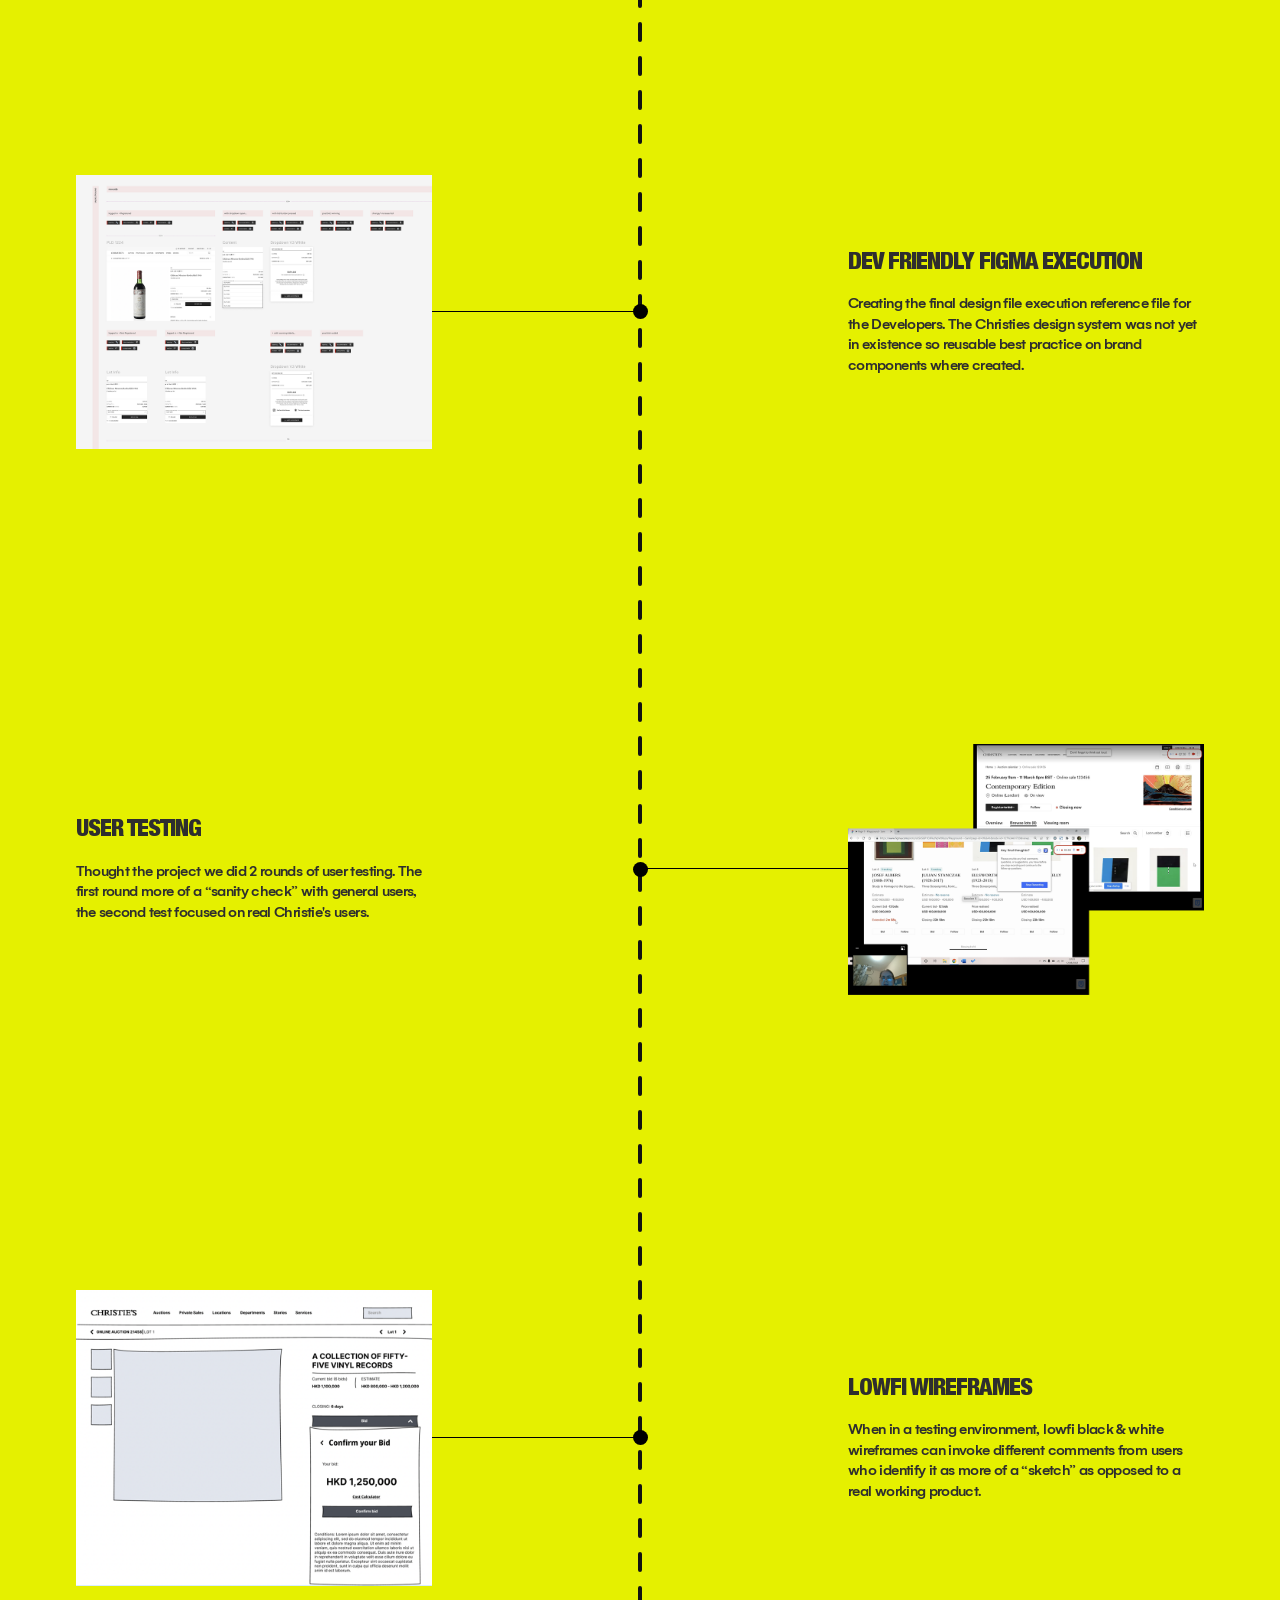
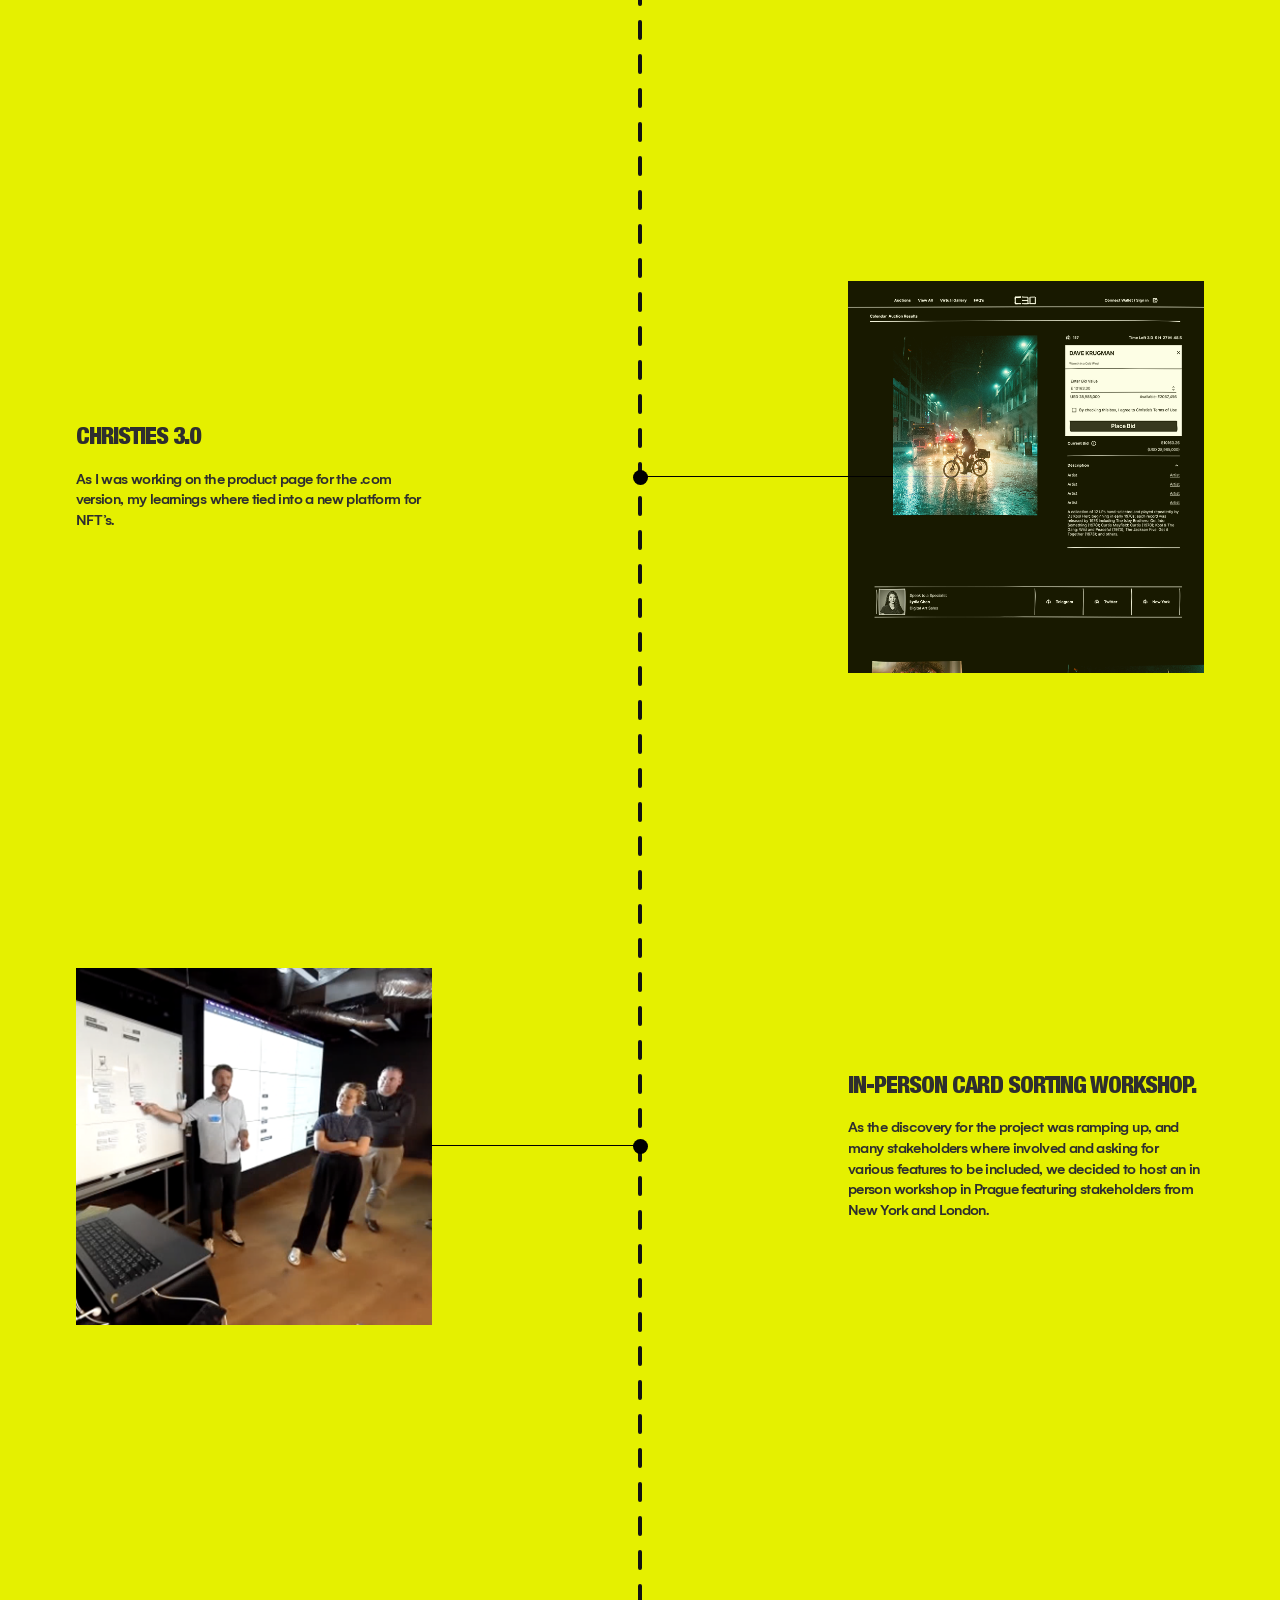
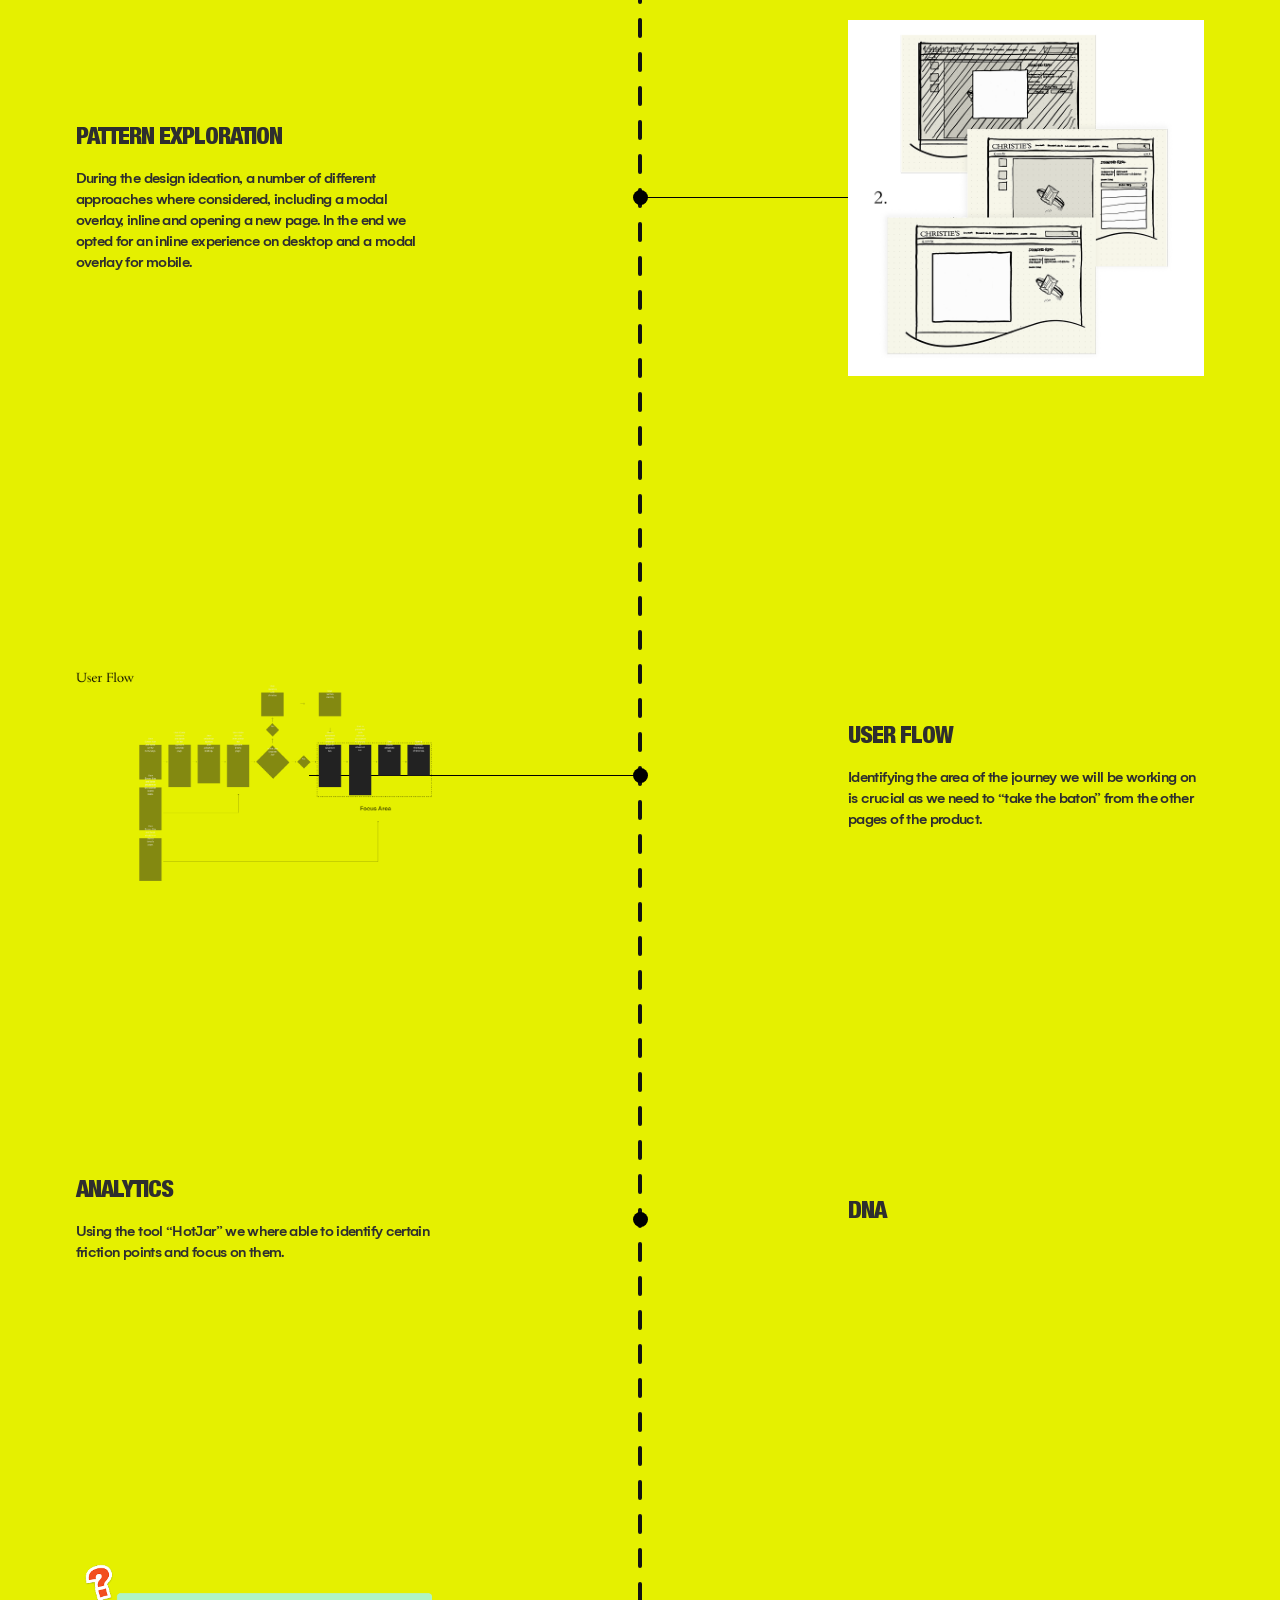
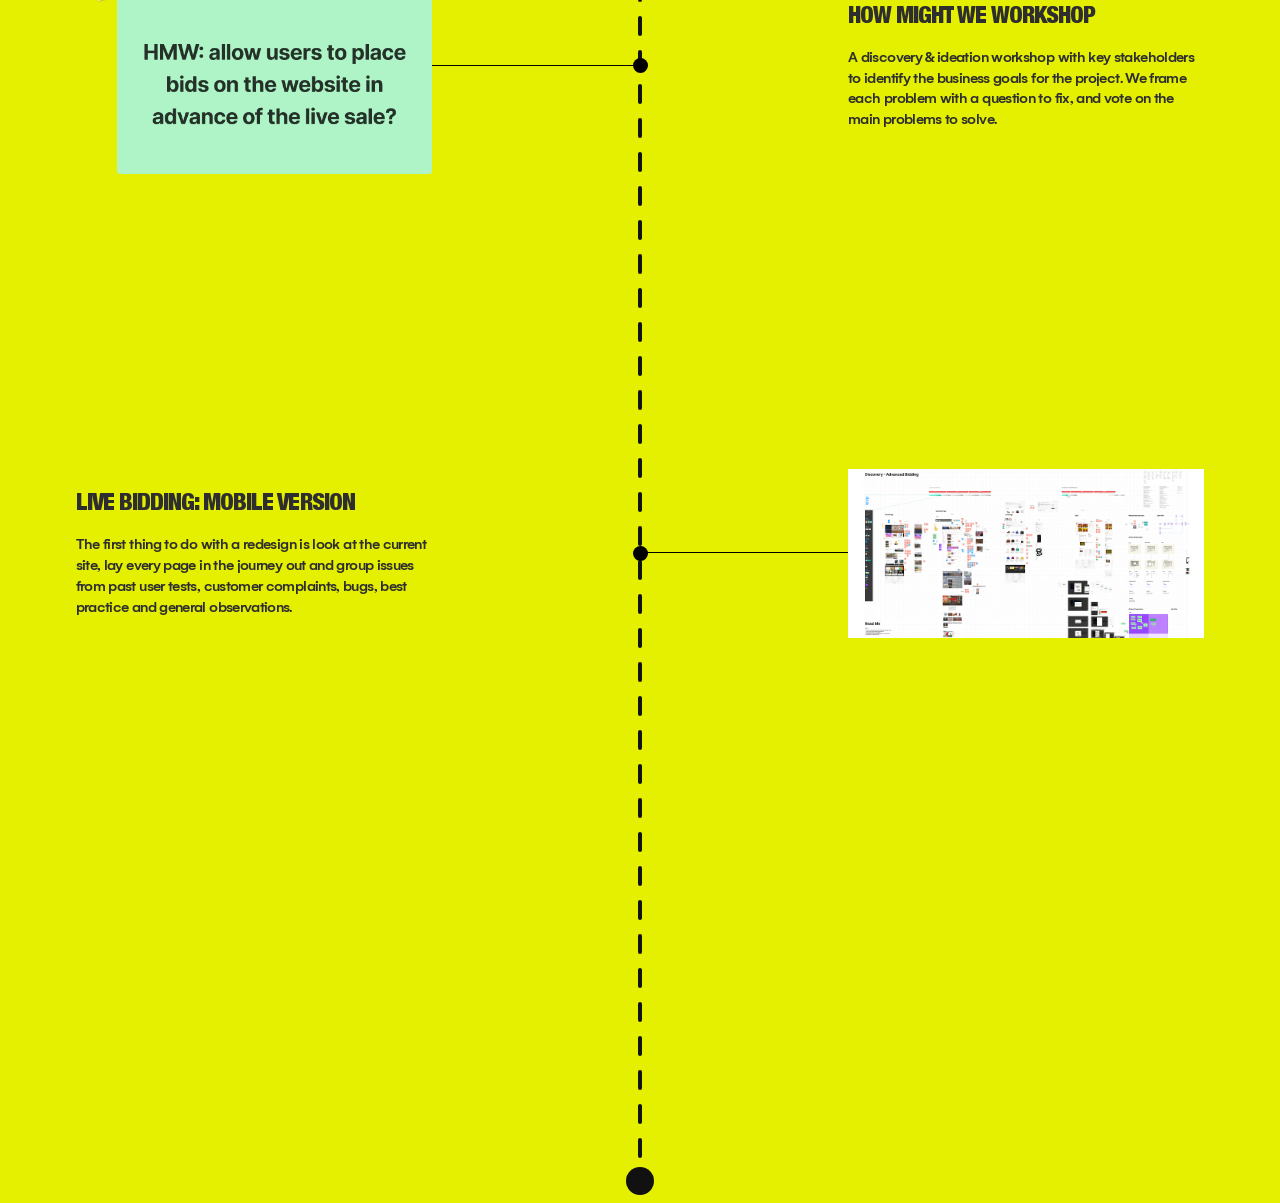
==== commit 8176f9da: "correction for an image" ====
--- a/projects/pageone.html
+++ b/projects/pageone.html
@@ -161,7 +161,7 @@
       <!-- RIGHT -->
       <div class="timeline-content right img-block">
 
-        <img src="../img/christies-mobile.png" alt="">
+        <img src="../img/Christies-mobile.png" alt="">
 
       </div>
 
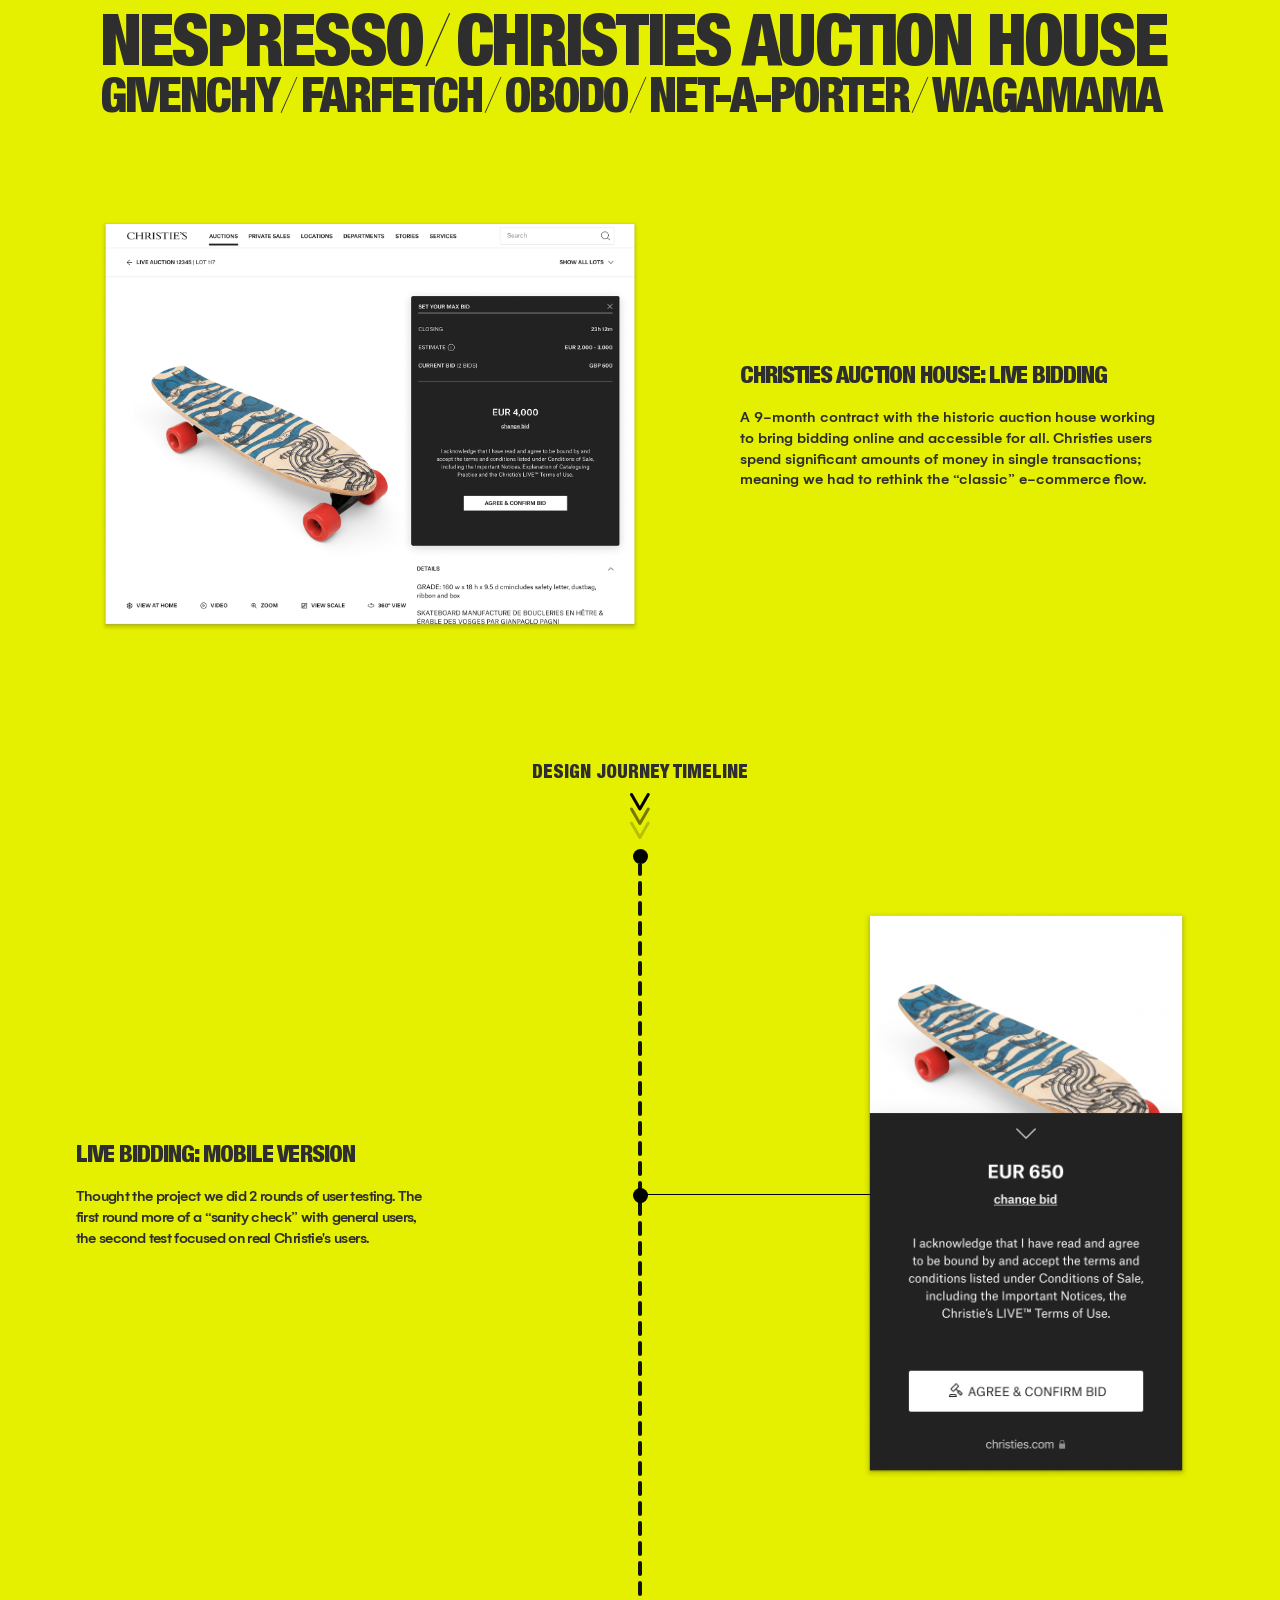
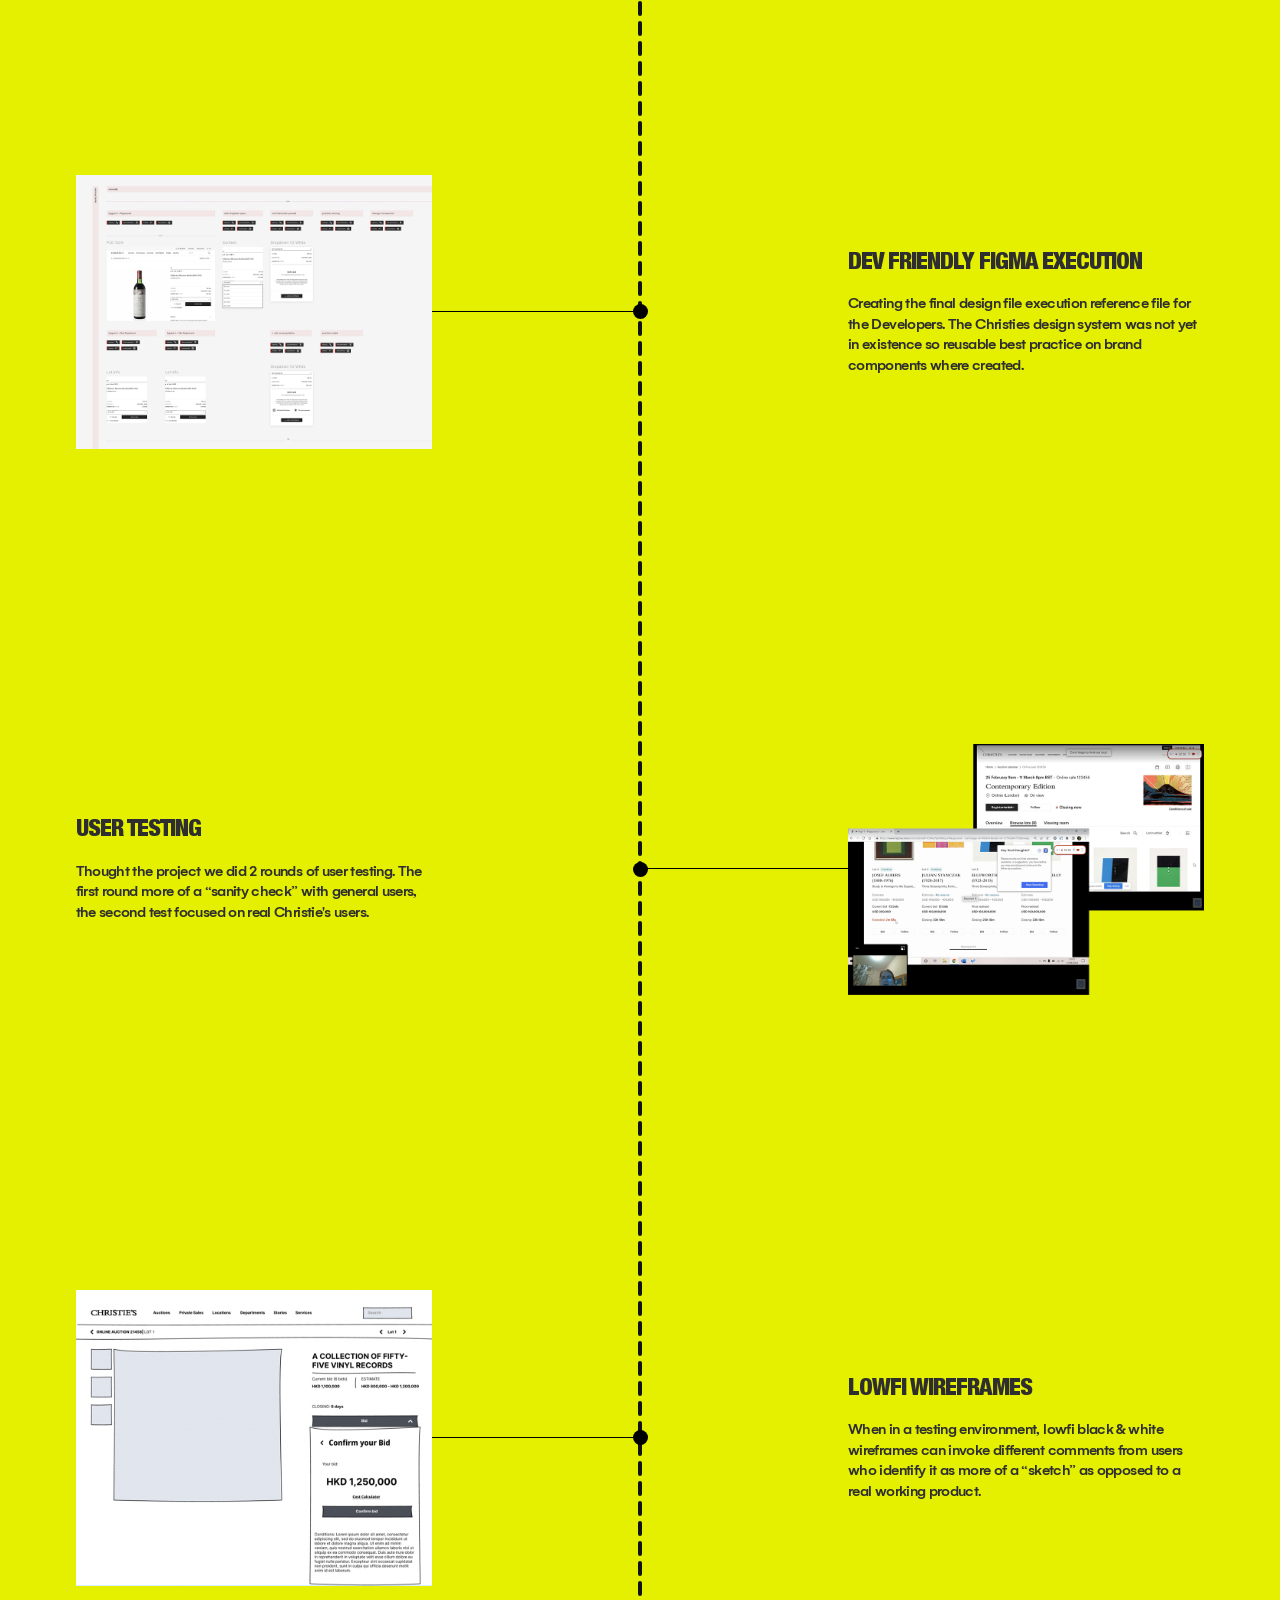
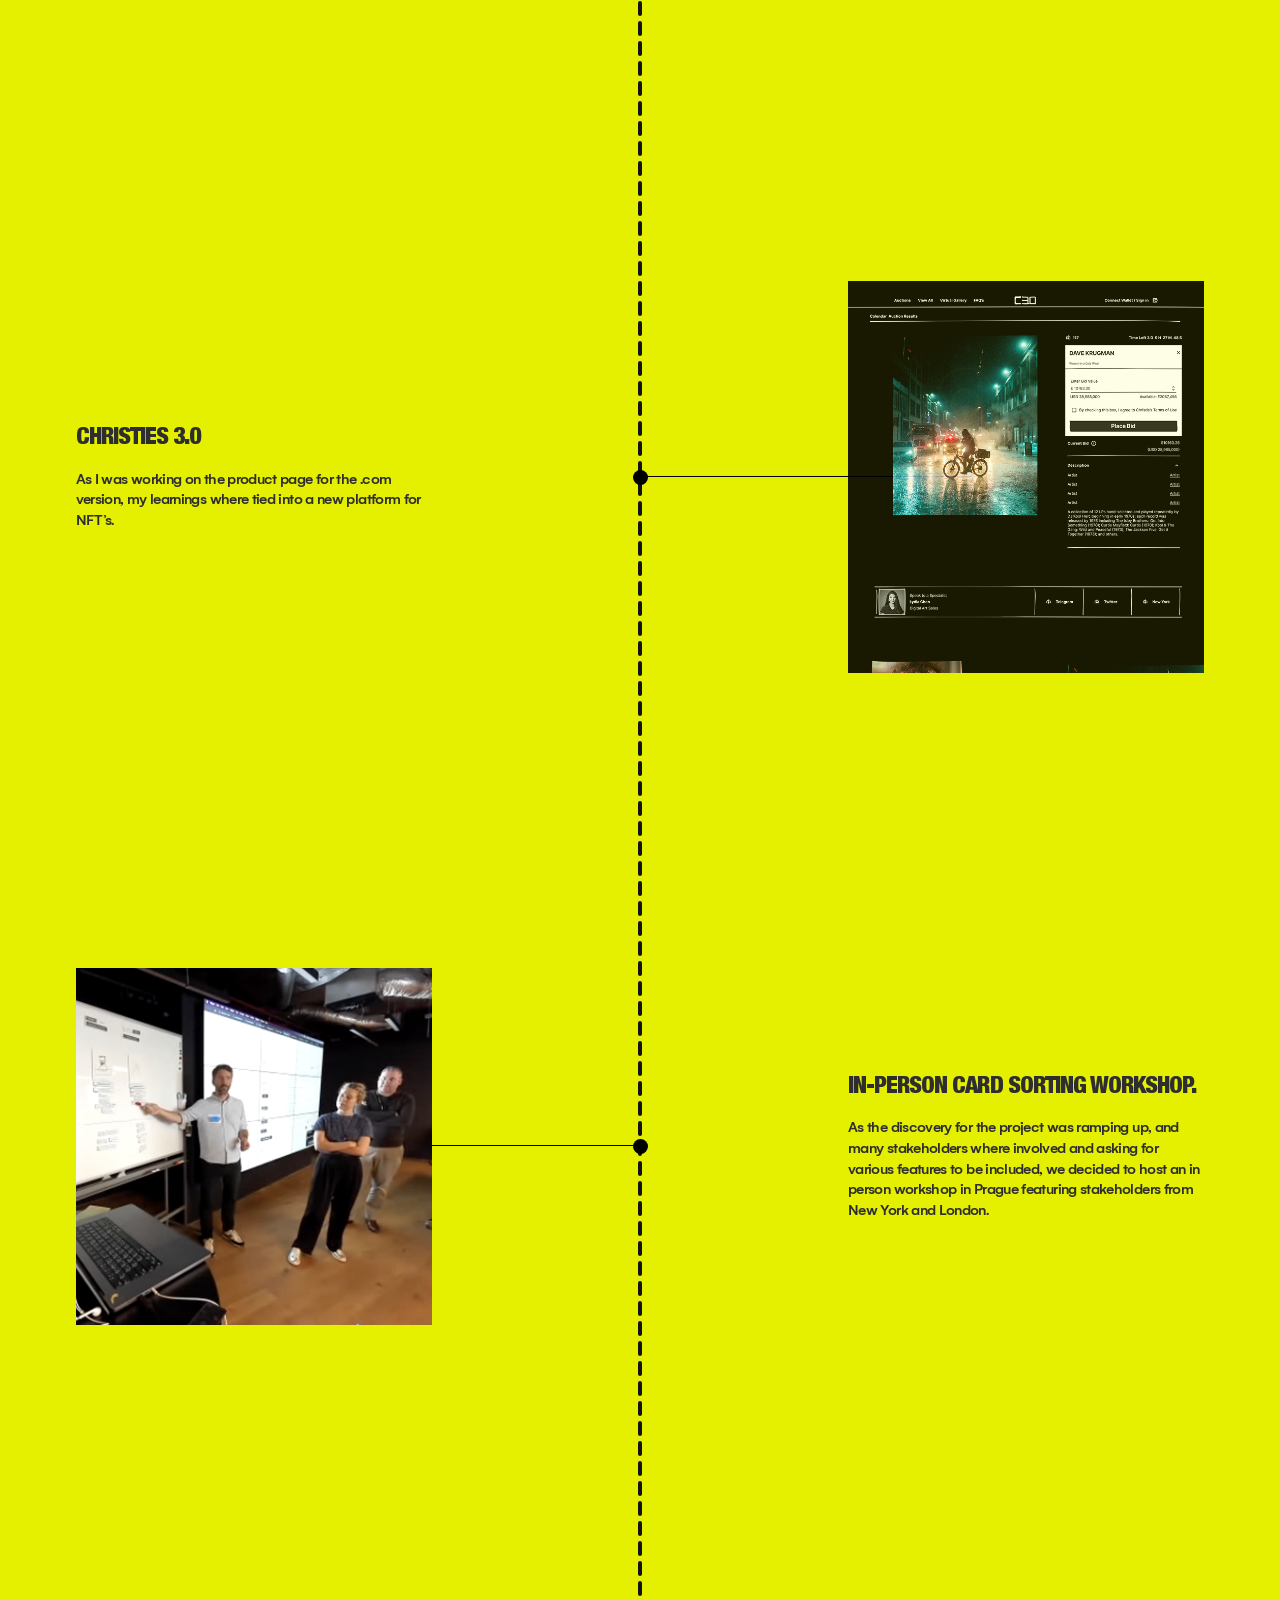
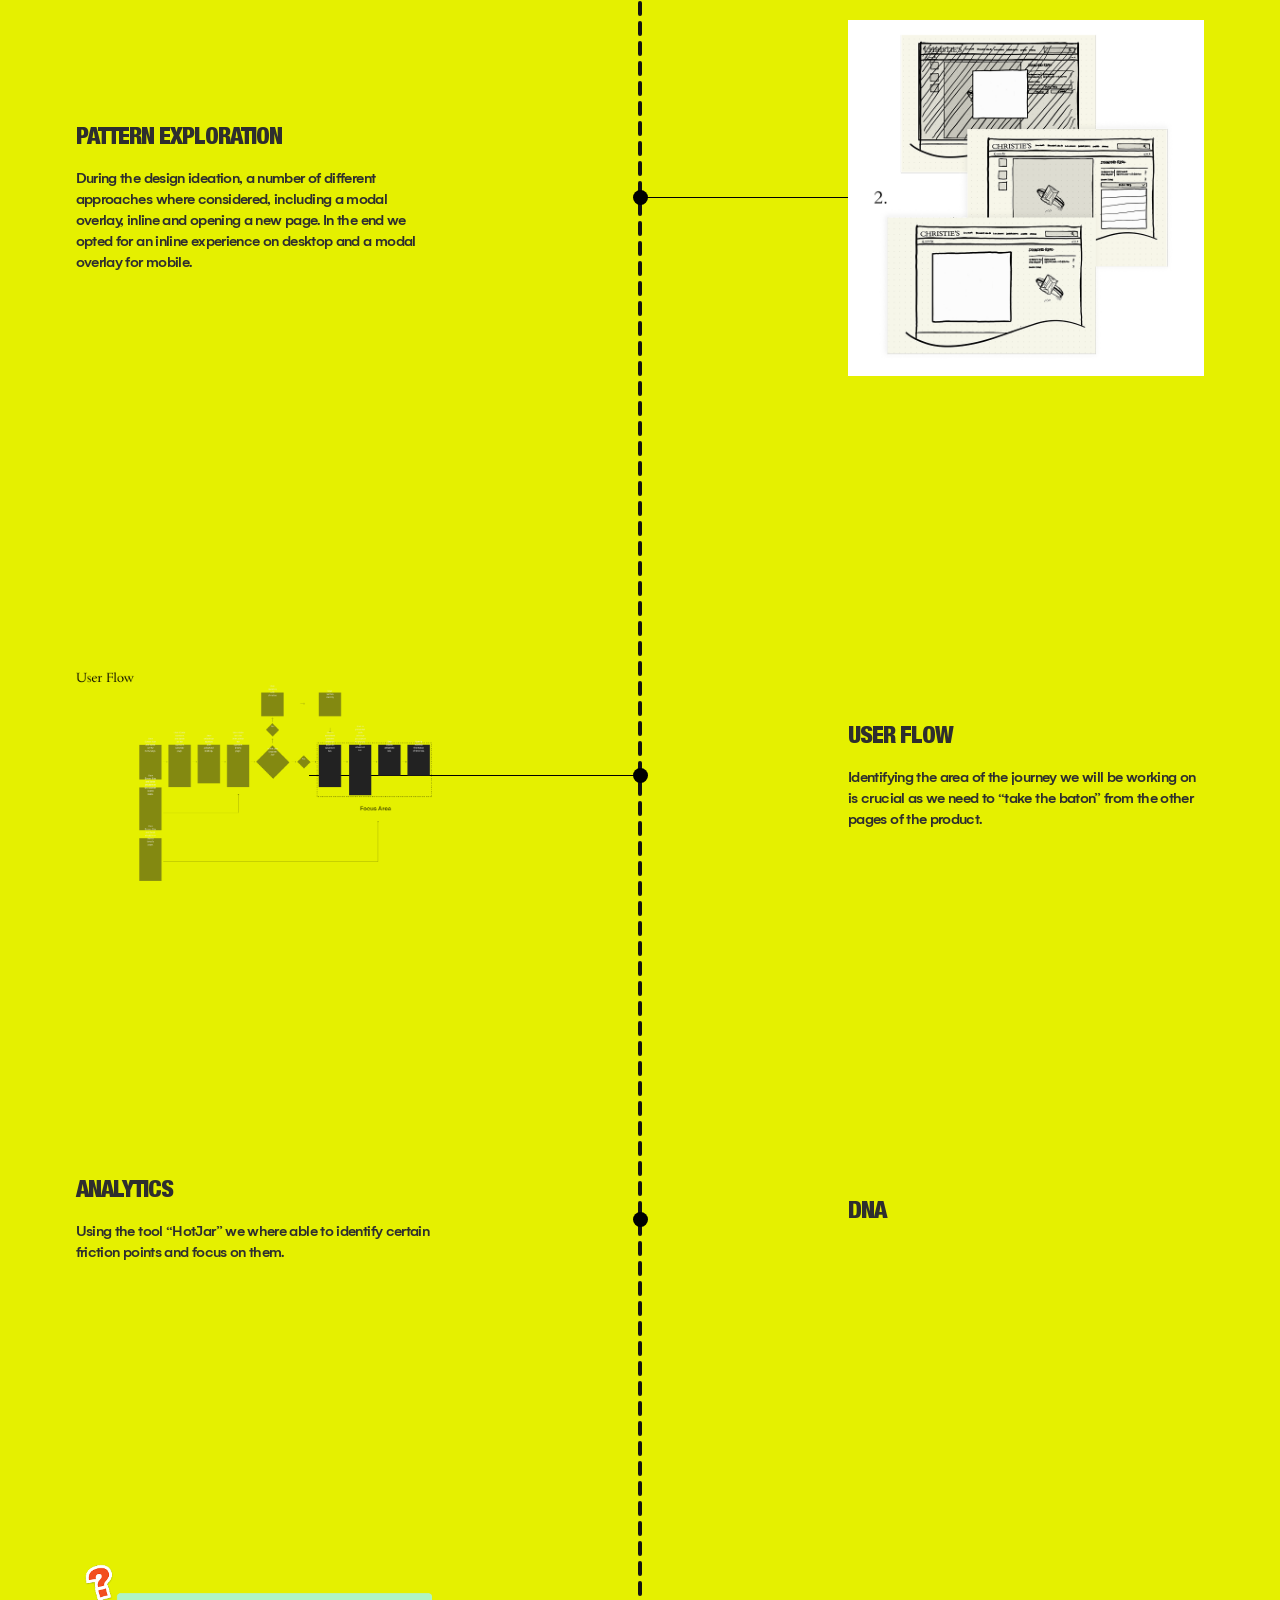
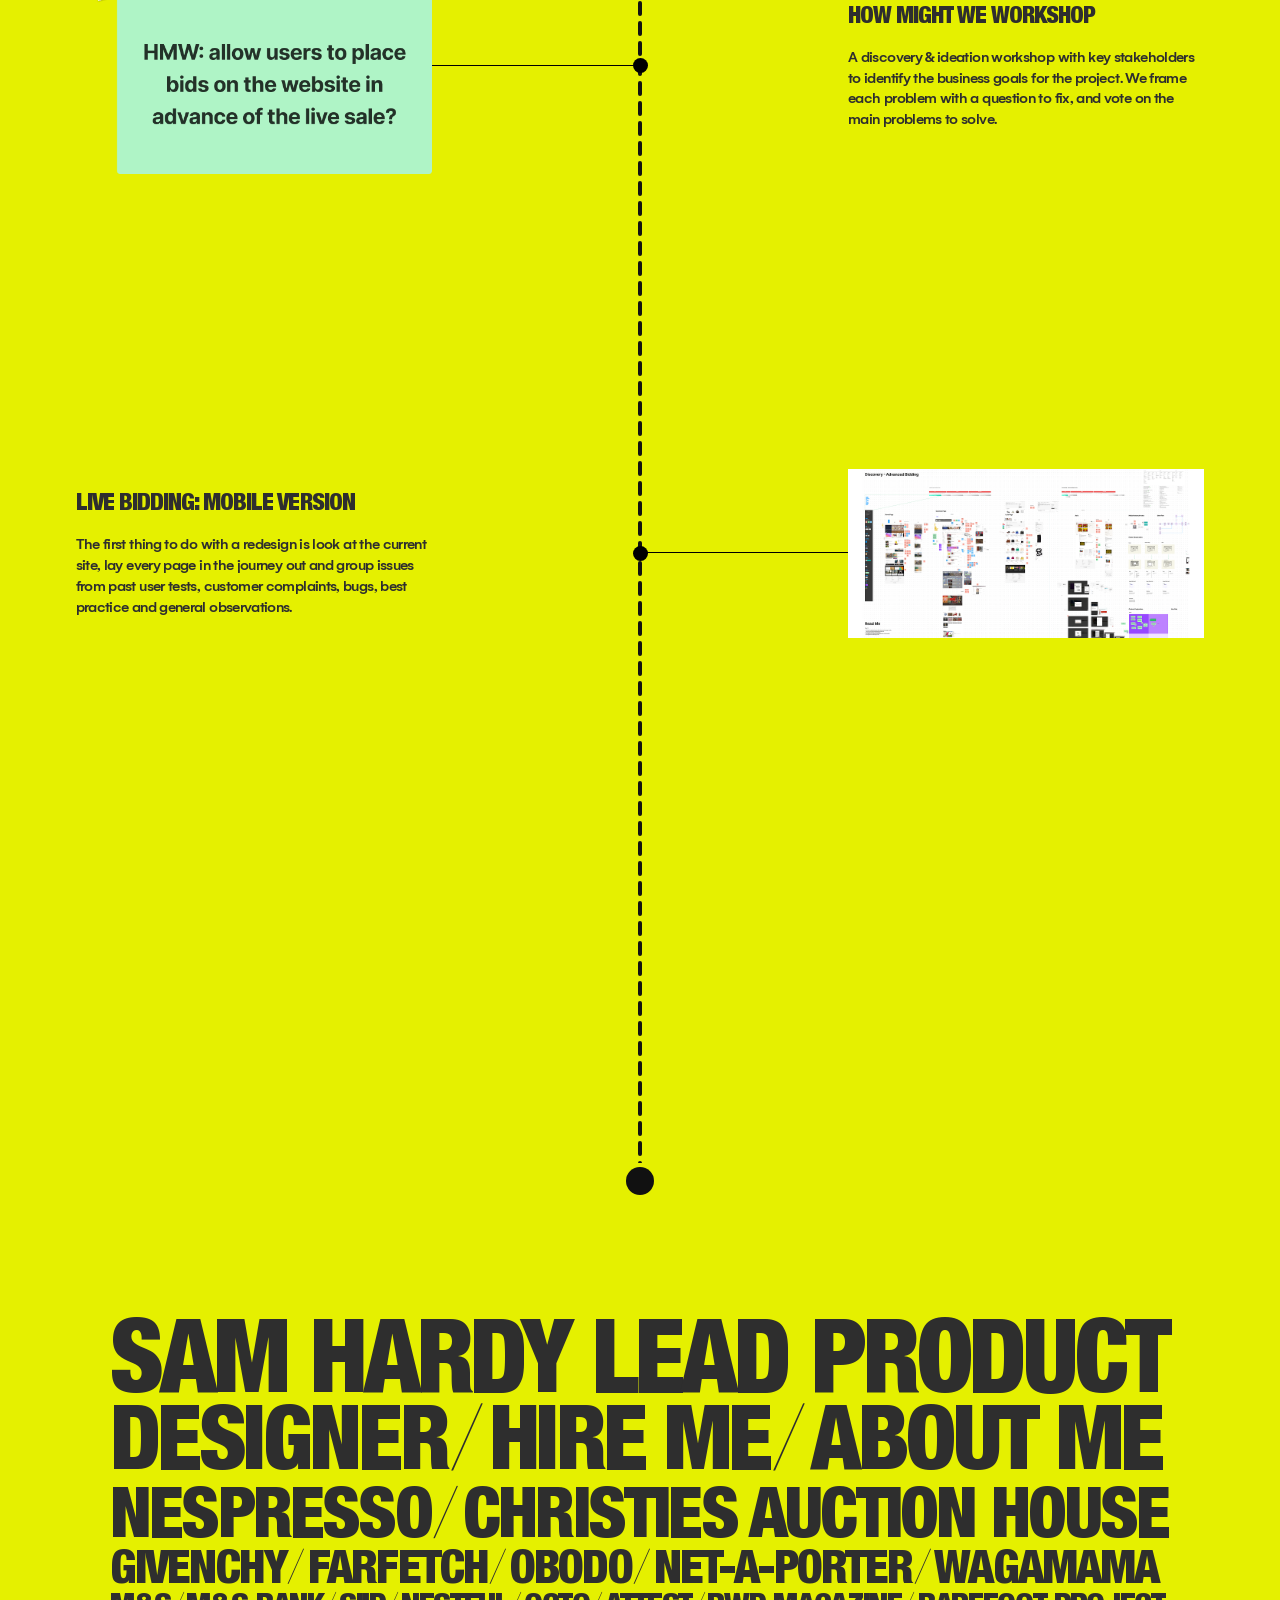
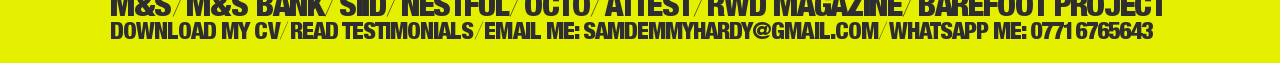
==== commit fca351ca: "add the last links + change style of central line + correct little errors" ====
--- a/projects/pageone.html
+++ b/projects/pageone.html
@@ -475,6 +475,161 @@
 
   </section>
 
+
+
+    <!-- LAST TITLE -->
+     
+  <main class="lastpart">
+
+    <section class="hero hero-big-last">
+
+      <!-- ROW 1 -->
+      <div class="hero-row hero-row-big">
+
+        <a href="nespresso.html" class="hero-link-big">
+          <span class="titlefont">SAM HARDY LEAD PRODUCT</span>
+        </a>
+      </div>
+
+
+      <!-- ROW 1 -->
+      <div class="hero-row hero-row-big">
+
+        <a href="nespresso.html" class="hero-link-big">
+          <span class="titlefont">DESIGNER</span><span class="titleslashfont">/</span>
+        </a>
+        <a href="nespresso.html" class="hero-link-big">
+          <span class="titlefont">HIRE ME</span><span class="titleslashfont">/</span>
+        </a>
+        <a href="nespresso.html" class="hero-link-big">
+          <span class="titlefont">ABOUT ME</span>
+        </a>
+      </div>
+
+      <!-- ROW 1 -->
+      <div class="hero-row hero-row-big">
+
+        <a href="nespresso.html" class="hero-link-big">
+          <span class="titlefont">NESPRESSO</span><span class="titleslashfont">/</span>
+        </a>
+        <a href="nespresso.html" class="hero-link-big">
+          <span class="titlefont">CHRISTIES AUCTION HOUSE</span>
+        </a>
+      </div>
+
+      <!-- ROW 2 -->
+      <div class="hero-row hero-row-small">
+
+        <a href="givenchy.html" class="hero-link-small">
+          <span class="titlefont">GIVENCHY</span><span class="titleslashfont">/</span>
+        </a>
+        <a href="farfetch.html" class="hero-link-small">
+          <span class="titlefont">FARFETCH</span><span class="titleslashfont">/</span>
+        </a>
+        <a href="obodo.html" class="hero-link-small">
+          <span class="titlefont">OBODO</span><span class="titleslashfont">/</span>
+        </a>
+        <a href="netaporter.html" class="hero-link-small">
+          <span class="titlefont">NET-A-PORTER</span><span class="titleslashfont">/</span>
+        </a>
+        <a href="wagamama.html" class="hero-link-small">
+          <span class="titlefont">WAGAMAMA</span>
+        </a>
+      </div>
+
+      <!-- ROW 2 -->
+      <div class="hero-row hero-row-small">
+
+        <a href="givenchy.html" class="hero-link-small">
+          <span class="titlefont">M&S</span><span class="titleslashfont">/</span>
+        </a>
+        <a href="farfetch.html" class="hero-link-small">
+          <span class="titlefont">M&S BANK</span><span class="titleslashfont">/</span>
+        </a>
+        <a href="obodo.html" class="hero-link-small">
+          <span class="titlefont">SIID</span><span class="titleslashfont">/</span>
+        </a>
+        <a href="netaporter.html" class="hero-link-small">
+          <span class="titlefont">NESTFUL</span><span class="titleslashfont">/</span>
+        </a>
+        <a href="netaporter.html" class="hero-link-small">
+          <span class="titlefont">OCTO</span><span class="titleslashfont">/</span>
+        </a>
+        <a href="netaporter.html" class="hero-link-small">
+          <span class="titlefont">ATTEST</span><span class="titleslashfont">/</span>
+        </a>
+        <a href="netaporter.html" class="hero-link-small">
+          <span class="titlefont">RWD MAGAZINE</span><span class="titleslashfont">/</span>
+        </a>
+        <a href="netaporter.html" class="hero-link-small">
+          <span class="titlefont">BAREFOOT PROJECT</span>
+        </a>
+      </div>
+
+      <!-- ROW 2 -->
+      <div class="hero-row hero-row-small">
+
+        <a href="givenchy.html" class="hero-link-small">
+          <span class="titlefont">DOWNLOAD MY CV</span><span class="titleslashfont">/</span>
+        </a>
+        <a href="farfetch.html" class="hero-link-small">
+          <span class="titlefont">READ TESTIMONIALS</span><span class="titleslashfont">/</span>
+        </a>
+        <a href="obodo.html" class="hero-link-small">
+          <span class="titlefont">EMAIL ME: SAMDEMMYHARDY@GMAIL.COM</span><span class="titleslashfont">/</span>
+        </a>
+        <a href="netaporter.html" class="hero-link-small">
+          <span class="titlefont">WHATSAPP ME: 07716765643</span>
+        </a>
+      </div>
+
+    </section>
+
+    <section class="hero hero-small-last">
+
+      <!-- ROW 1 -->
+      <div class="hero-row hero-row-big">
+
+        <a href="nespresso.html" class="hero-link-big">
+          <span class="titlefont">NET-A-PORTER</span><span class="titleslashfont">/</span>
+        </a>
+
+        <a href="nespresso.html" class="hero-link-big">
+          <span class="titlefont">GIVENCHY</span><span class="titleslashfont">/</span>
+        </a>
+
+        <a href="nespresso.html" class="hero-link-big">
+          <span class="titlefont">OBODO</span>
+        </a>
+
+
+      </div>
+
+      <!-- ROW 2 -->
+      <div class="hero-row hero-row-big">
+
+        <a href="nespresso.html" class="hero-link-big">
+          <span class="titlefont">EMAIL ME: SAMDEMMYHARDY@GMAIL.COM</span>
+        </a>
+
+
+      </div>
+
+      <!-- ROW 3 -->
+      <div class="hero-row hero-row-big">
+
+        <a href="nespresso.html" class="hero-link-big">
+          <span class="titlefont">DOWNLOAD MY CV: READ TESTIMONIALS: WHATSAPP ME: 07716765643</span>
+        </a>
+
+      </div>
+
+    </section>
+  </main>
+
+
+
+
   <script src="../js/script.js"></script>
 </body>
 </html>
--- a/css/style.css
+++ b/css/style.css
@@ -47,6 +47,17 @@
   padding-right: 10px;
 }
 
+.lastpart {
+  width: auto;
+  max-width: 1100px;
+  margin: 0 auto;
+  /* padding: 1vw 2vw; */
+  display: flex;
+  flex-direction: column;
+  margin-top: 10px;
+  gap: 100px; /* espacio fijo entre título y contenido */
+}
+
 
 
 /* SECCION PRINCIPAL */
@@ -119,6 +130,26 @@
   display: none;
 }
 
+
+.hero-big-last{
+  display: block;
+  margin-top: 100px;
+  margin-bottom: 20px;
+
+  width: auto;
+  margin-left: 20px;
+  margin-right: 20px;
+}
+
+.hero-small-last{
+  display: none;
+  margin-top: 100px;
+  margin-bottom: 20px;
+  width: auto;
+  margin-left: 20px;
+  margin-right: 20px;
+}
+
 /* ROWS */
 .hero-row {
   white-space: nowrap;
@@ -205,11 +236,12 @@
 
   width: 4px;
 
-  background-image: url("data:image/svg+xml,%3Csvg xmlns='http://www.w3.org/2000/svg' width='4' height='34' viewBox='0 0 4 34'%3E%3Crect x='0' y='0' width='4' height='20' rx='2' fill='%23111'/%3E%3C/svg%3E");
+  /* The second height changes the lines length */
+  background-image: url("data:image/svg+xml,%3Csvg xmlns='http://www.w3.org/2000/svg' width='4' height='14' viewBox='0 0 4 18'%3E%3Crect x='0' y='0' width='4' height='15' rx='2' fill='%23111'/%3E%3C/svg%3E");
 
   background-repeat: repeat-y;
 
-  background-size: 4px 34px;
+  background-size: 4px 20px;
 
   z-index: 0;
 }
@@ -545,7 +577,7 @@
 
     gap: 32px;
 
-    margin-bottom: 120px;
+    margin-bottom: 280px;
 
     padding-bottom: 30px;
 
@@ -694,4 +726,32 @@
   }
 
 
+
+
+
+
+  .hero-big-last {
+
+    display: none;
+
+    width: auto;
+    margin-left: 20px;
+    margin-right: 20px;
+  }
+
+  .hero-small-last {
+
+    display: flex;
+
+    flex-direction: column;
+
+    align-items: center;
+
+    width: auto;
+
+    margin-left: 20px;
+    margin-right: 20px;
+  }
+
+
 }
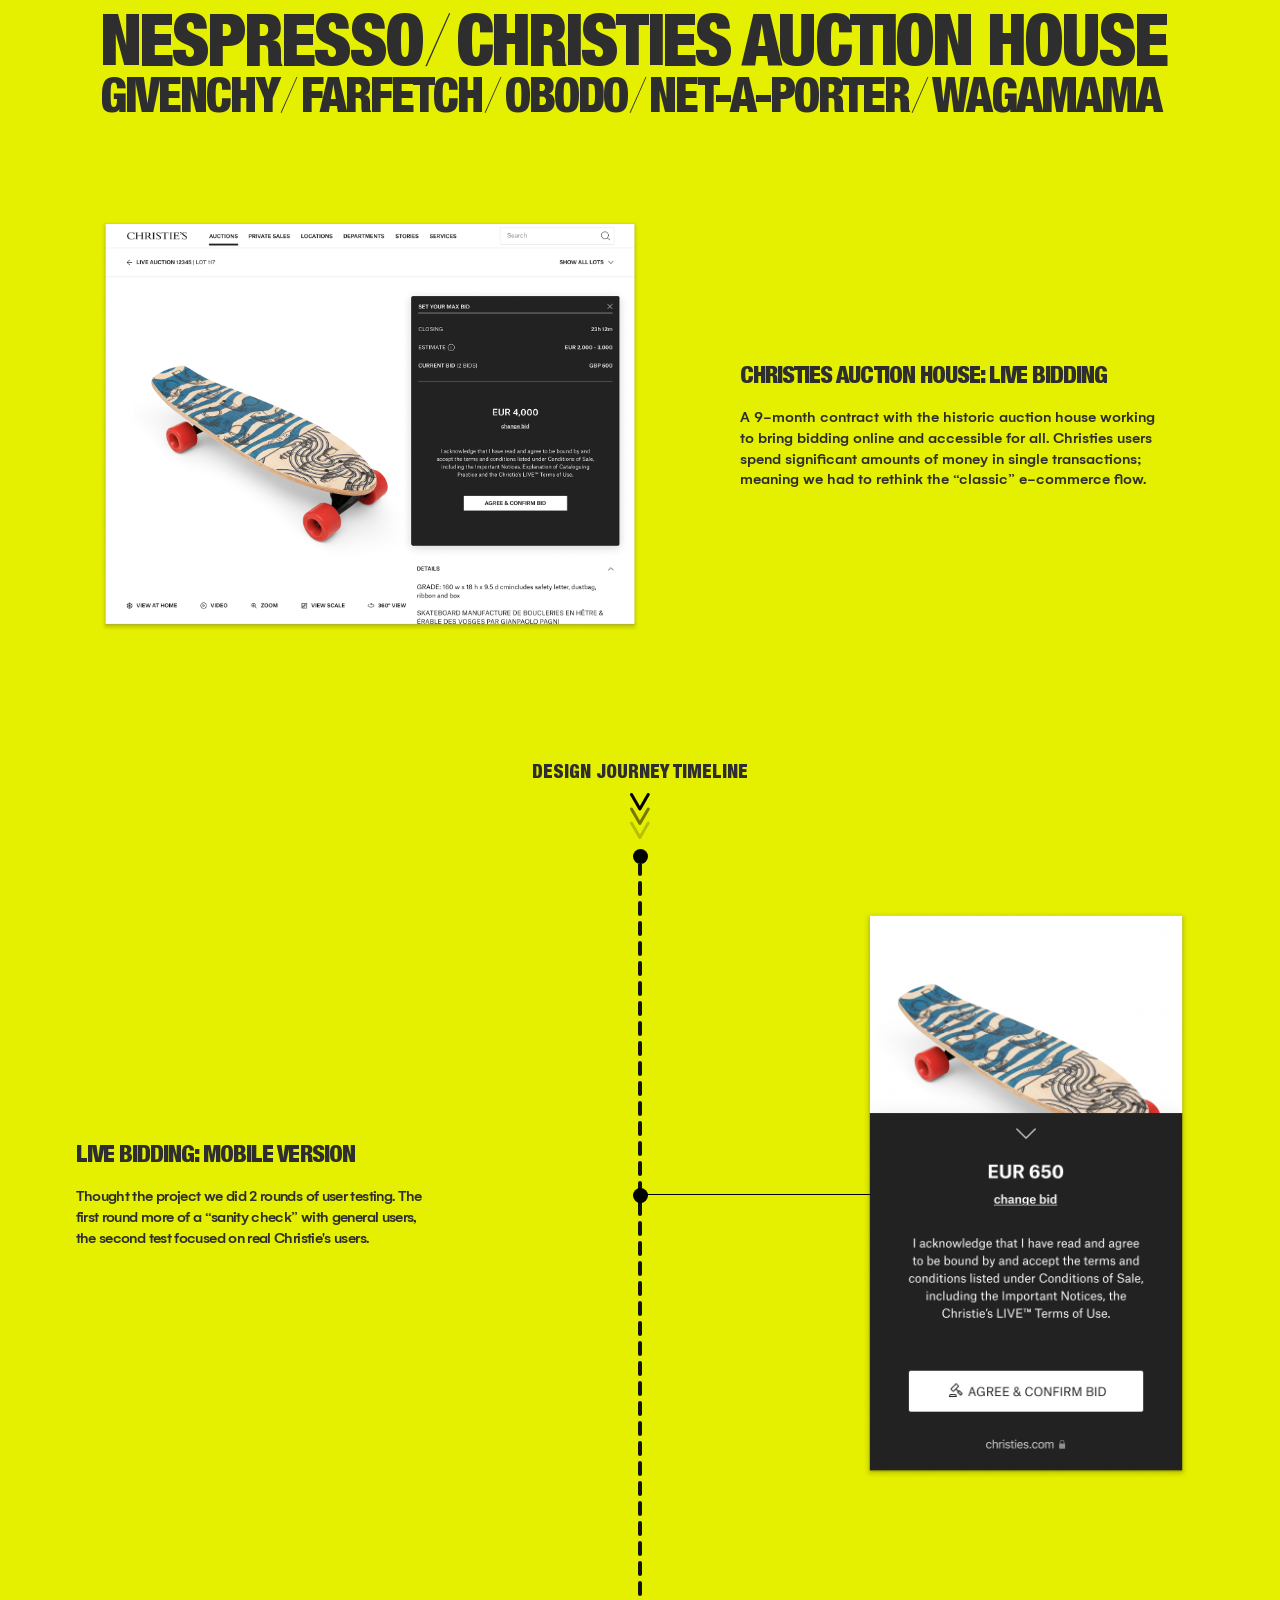
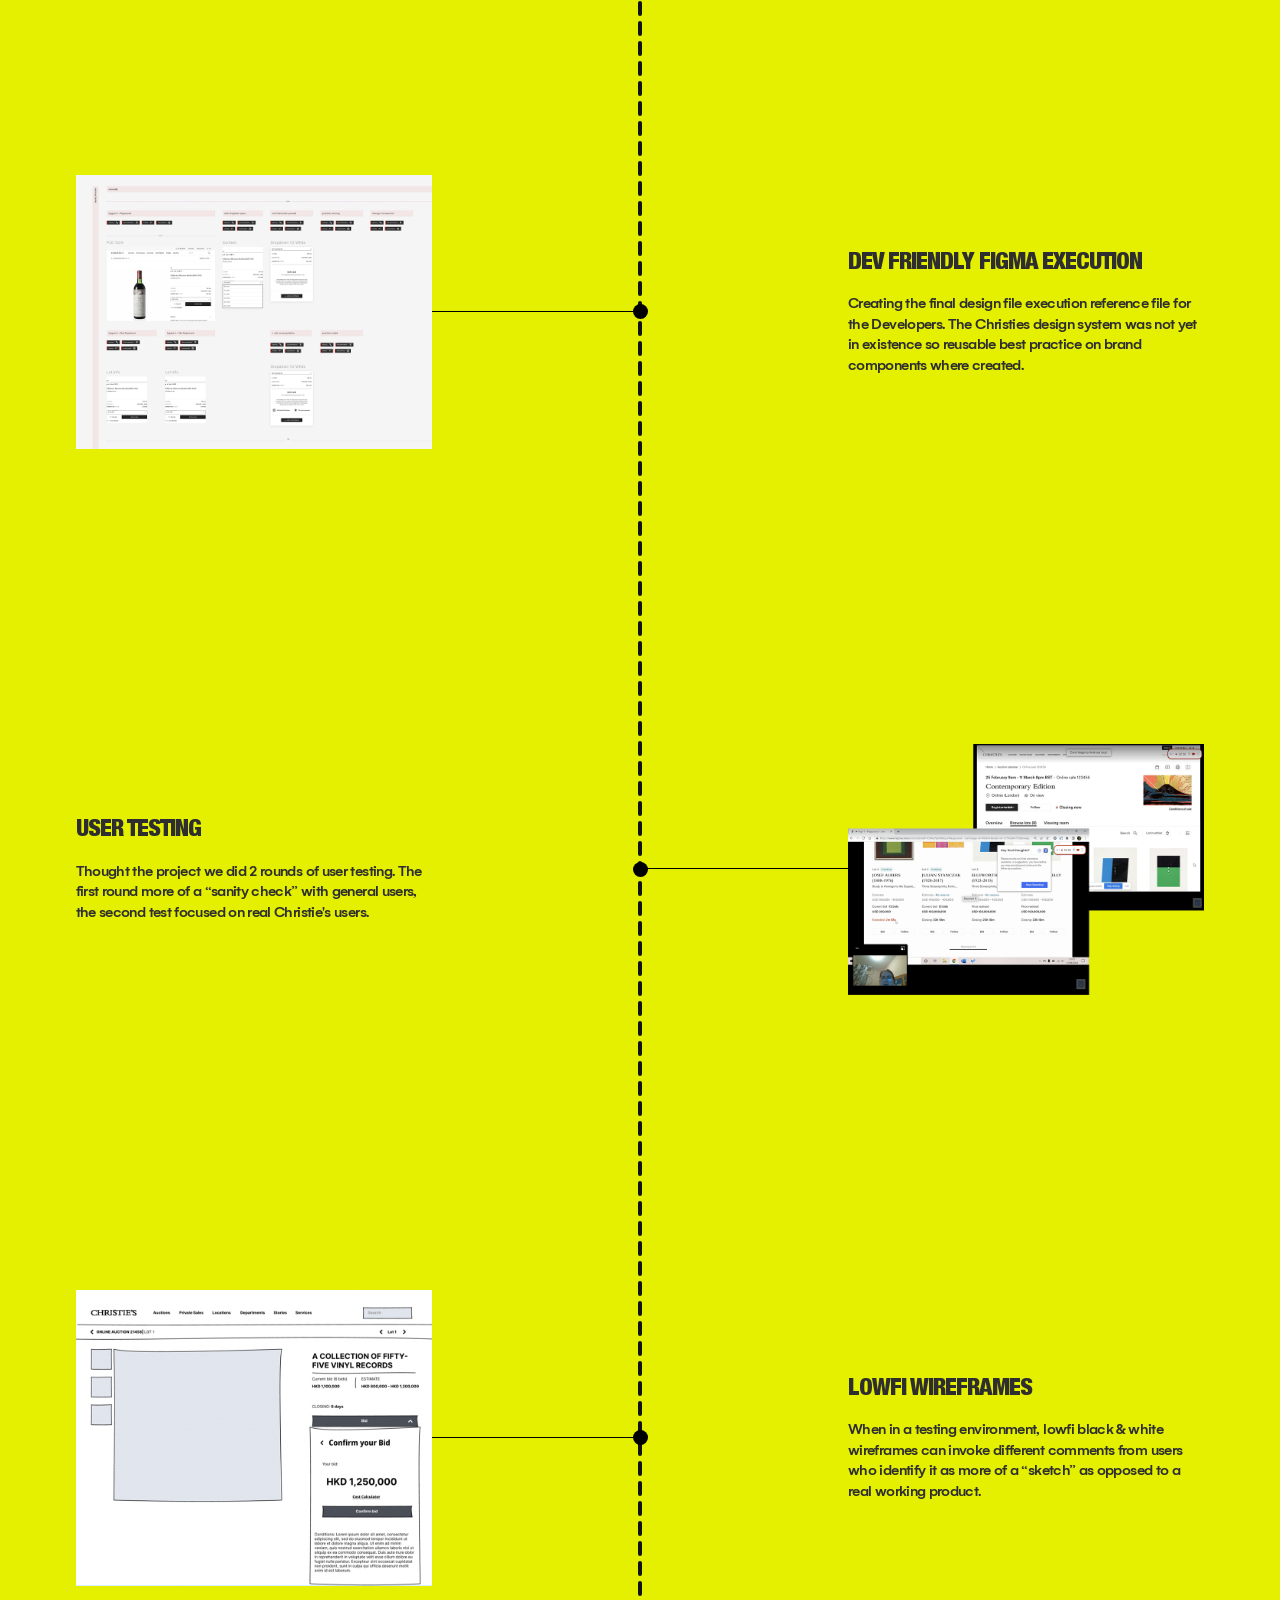
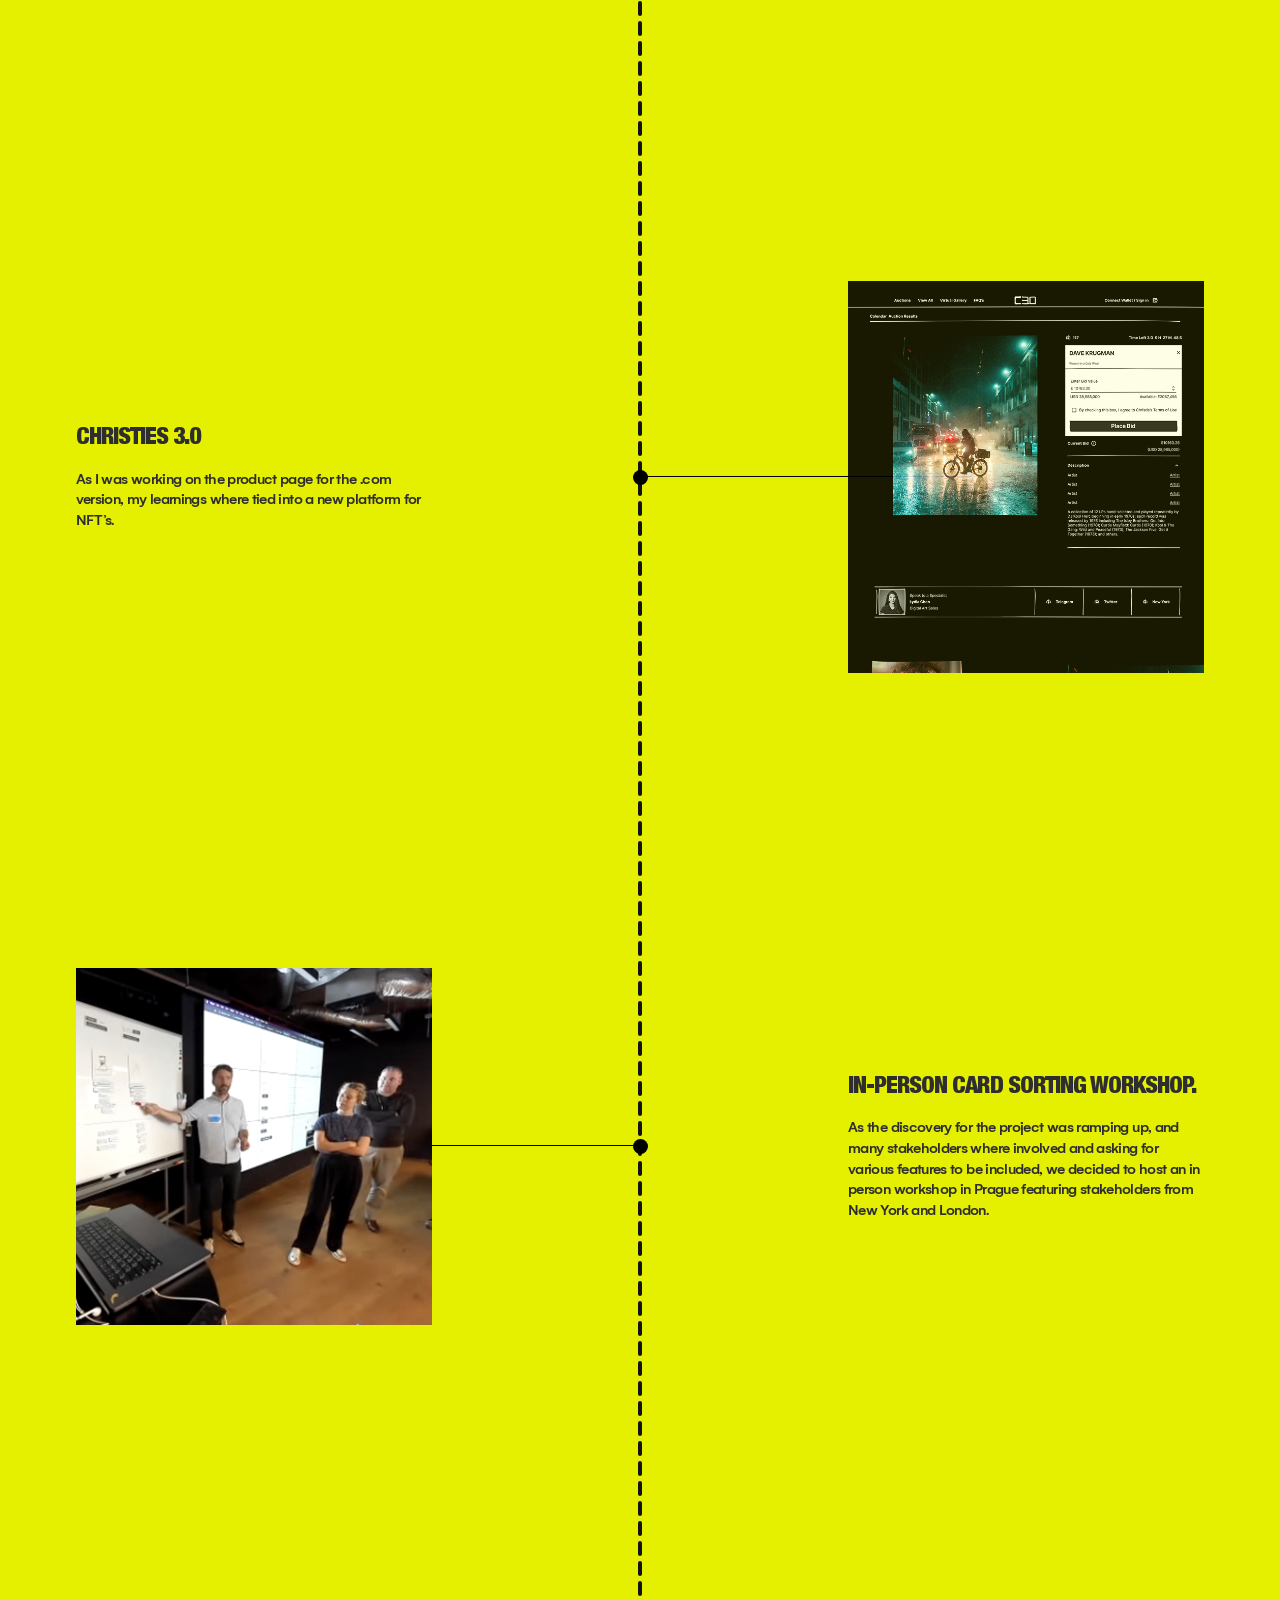
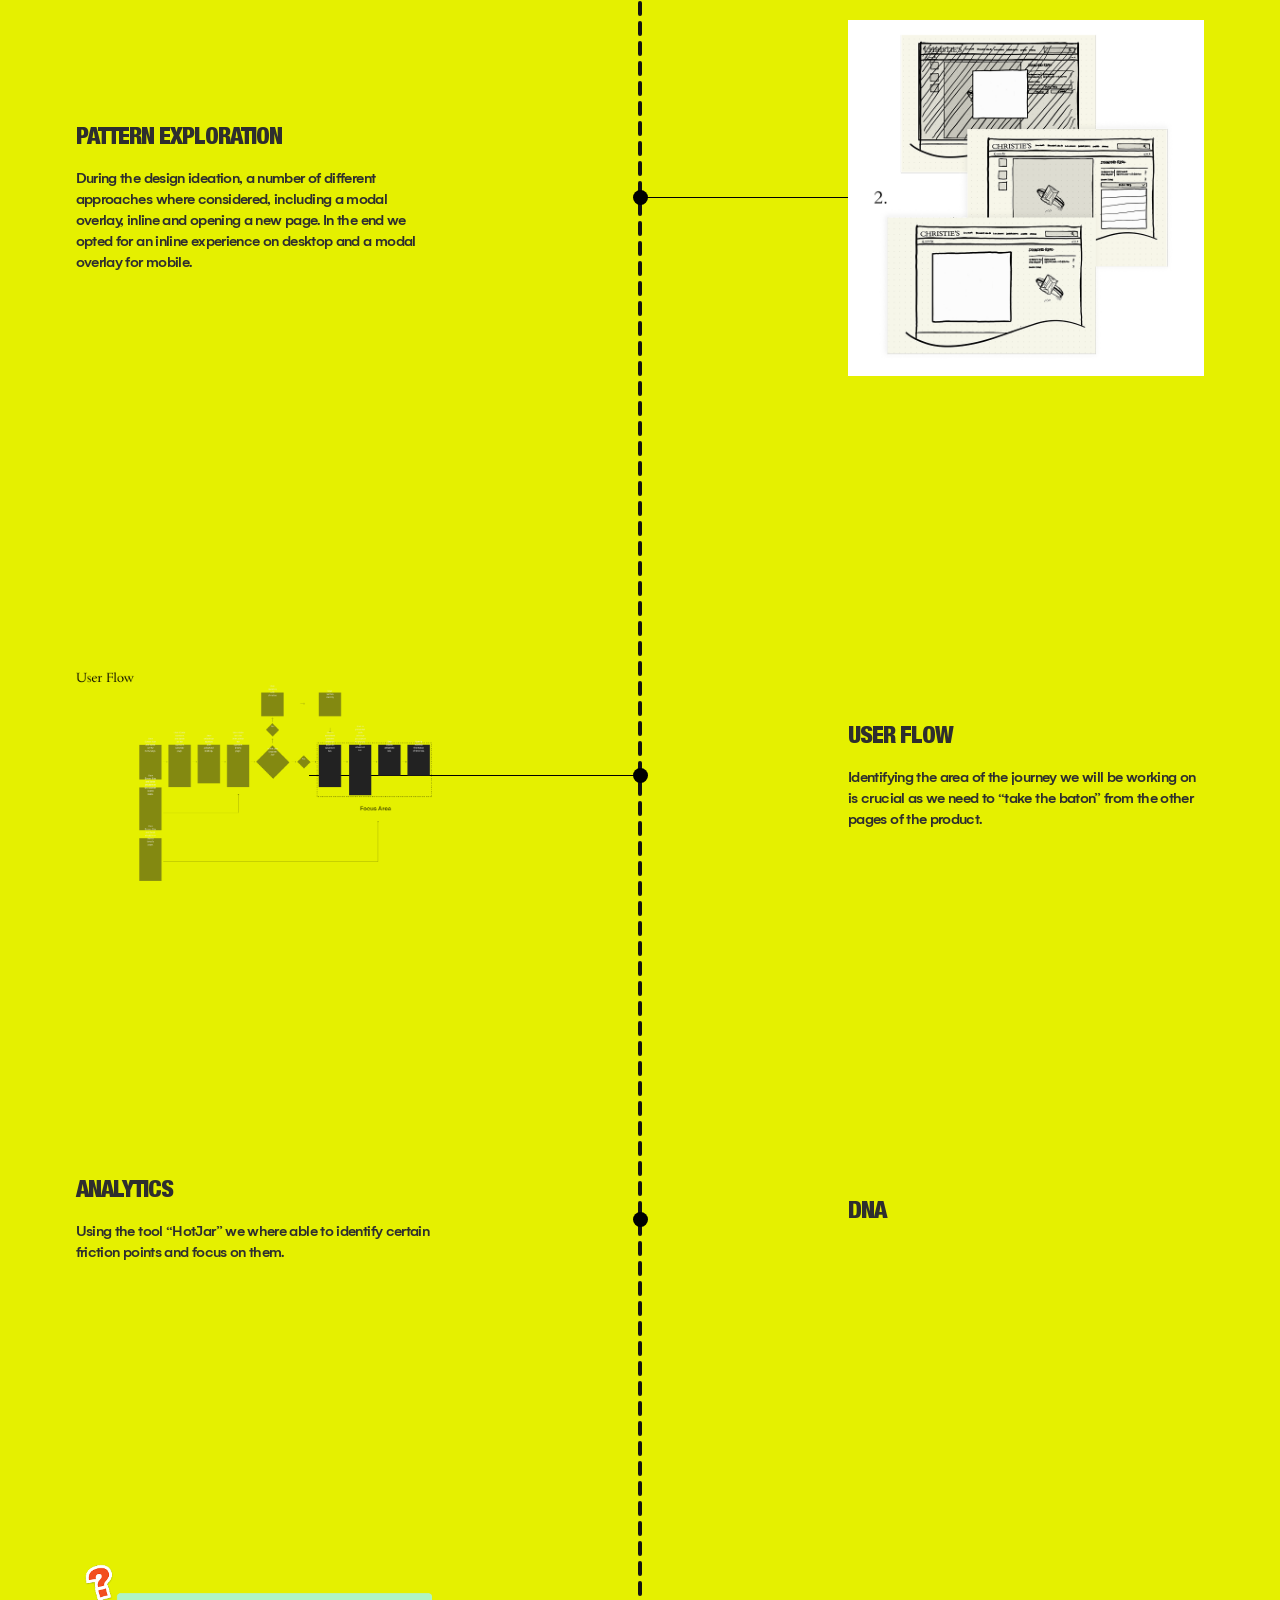
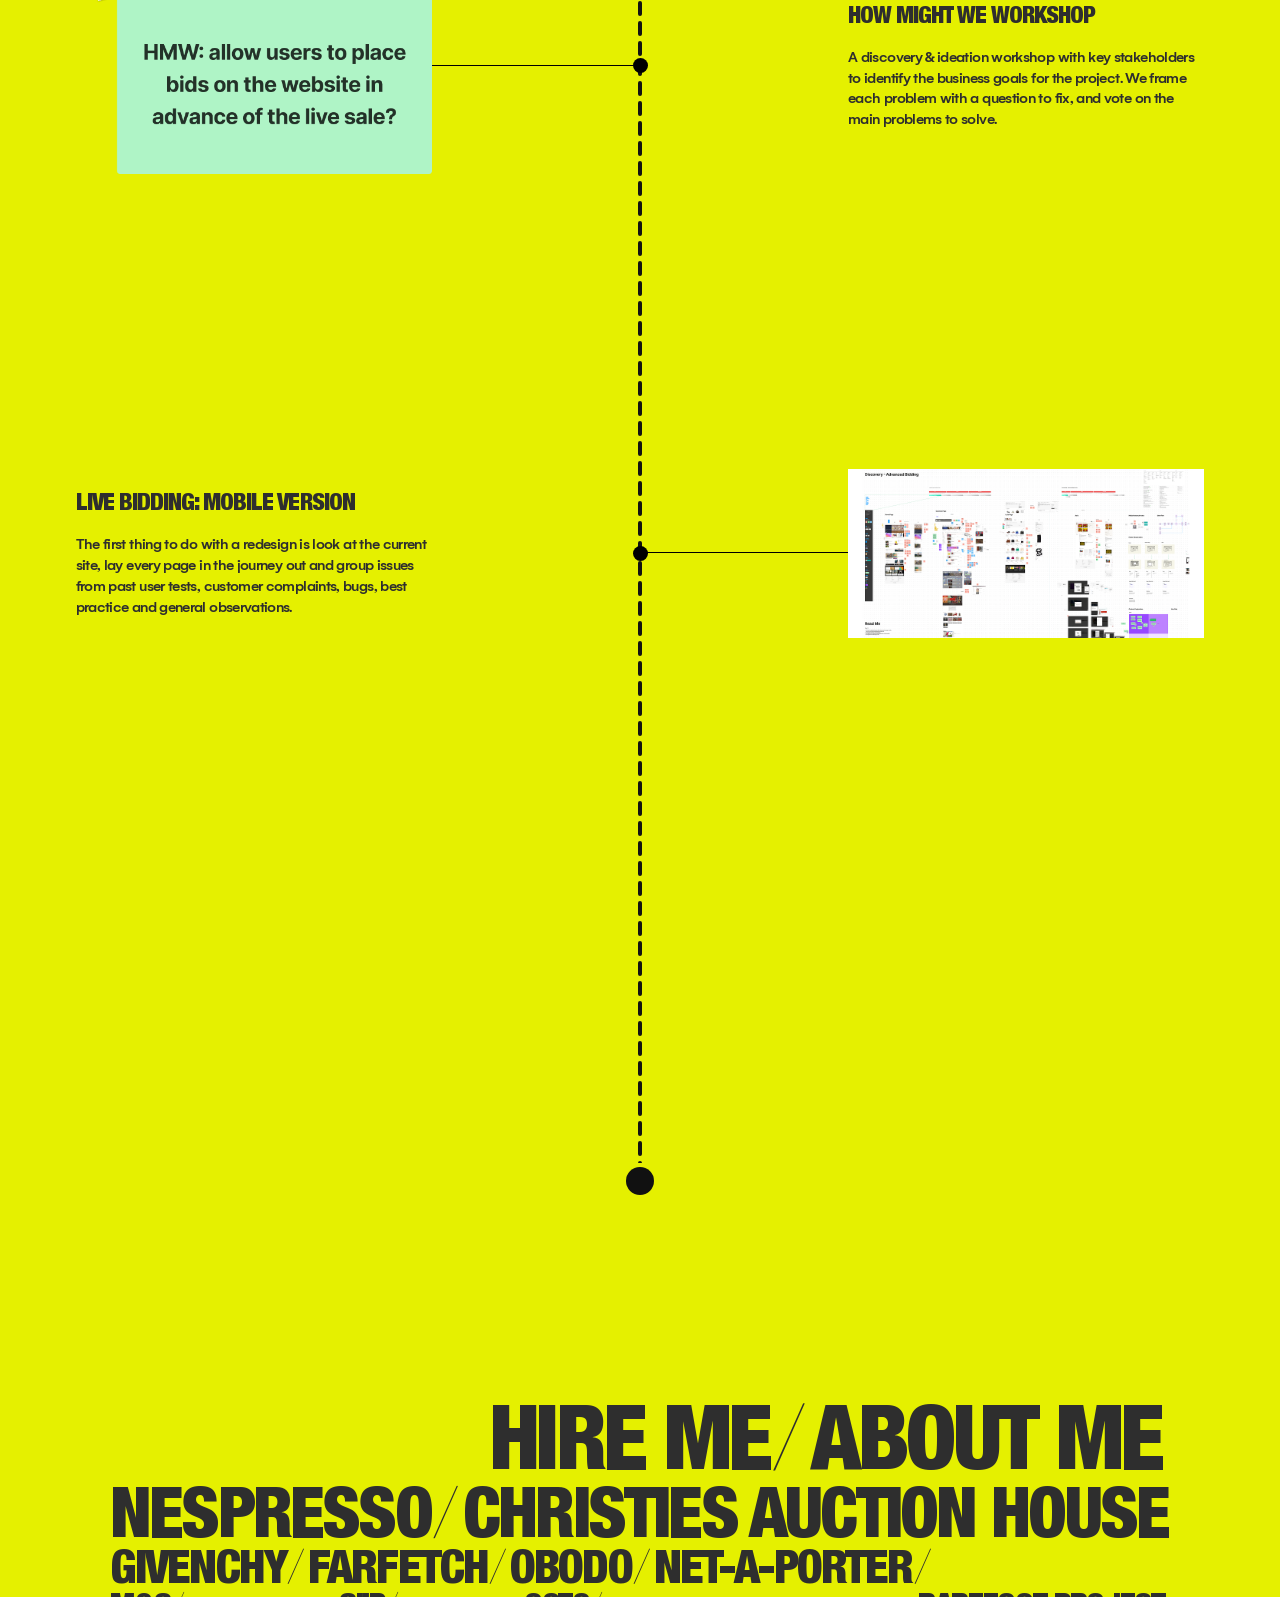
==== commit 5d926ff9: "correct title appearing process to be same speed every word" ====
--- a/projects/pageone.html
+++ b/projects/pageone.html
@@ -13,7 +13,7 @@
   <main class="mainpage">
 
     <!-- TITLE -->
-    <section class="hero hero-big">
+    <section class="hero hero-big" id="hero-principal">
 
       <!-- ROW 1 -->
       <div class="hero-row hero-row-big">
@@ -50,7 +50,7 @@
 
     </section>
 
-    <section class="hero hero-small">
+    <section class="hero hero-small" id="hero-principal-small">
 
       <!-- ROW 1 -->
       <div class="hero-row hero-row-big">
@@ -481,7 +481,7 @@
      
   <main class="lastpart">
 
-    <section class="hero hero-big-last">
+    <section class="hero hero-big-last" id="hero-last">
 
       <!-- ROW 1 -->
       <div class="hero-row hero-row-big">
@@ -585,7 +585,7 @@
 
     </section>
 
-    <section class="hero hero-small-last">
+    <section class="hero hero-small-last" id="hero-last-small">
 
       <!-- ROW 1 -->
       <div class="hero-row hero-row-big">
@@ -619,7 +619,15 @@
       <div class="hero-row hero-row-big">
 
         <a href="nespresso.html" class="hero-link-big">
-          <span class="titlefont">DOWNLOAD MY CV: READ TESTIMONIALS: WHATSAPP ME: 07716765643</span>
+          <span class="titlefont">DOWNLOAD MY CV</span><span class="titleslashfont">/</span>
+        </a>
+
+        <a href="nespresso.html" class="hero-link-big">
+          <span class="titlefont">READ TESTIMONIALS</span><span class="titleslashfont">/</span>
+        </a>
+
+        <a href="nespresso.html" class="hero-link-big">
+          <span class="titlefont">WHATSAPP ME: 07716765643</span>
         </a>
 
       </div>
--- a/css/style.css
+++ b/css/style.css
@@ -473,6 +473,18 @@
 
 
 
+  .hero a {
+
+  opacity: 0;
+
+
+  }
+
+  .hero a.show {
+
+    opacity: 1;
+
+  }
 
 
 
@@ -754,4 +766,6 @@
   }
 
 
+
+
 }
